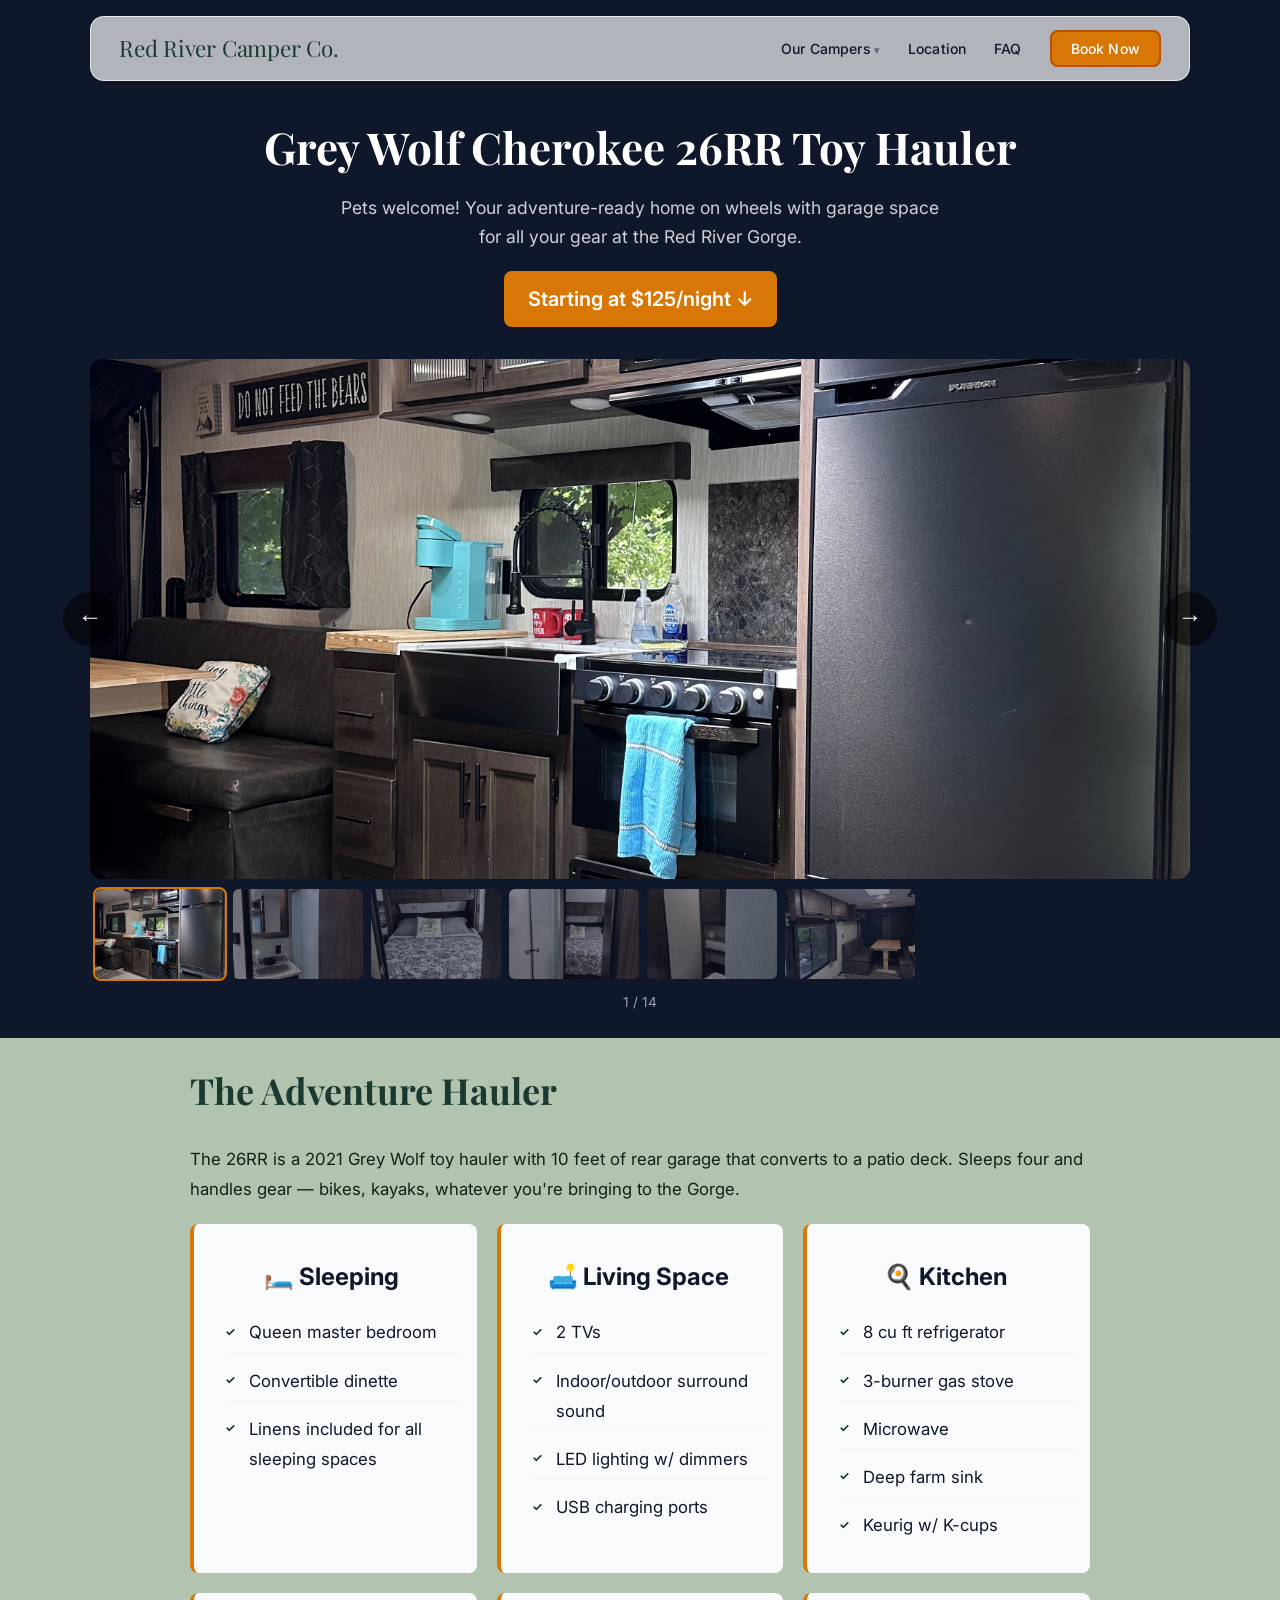
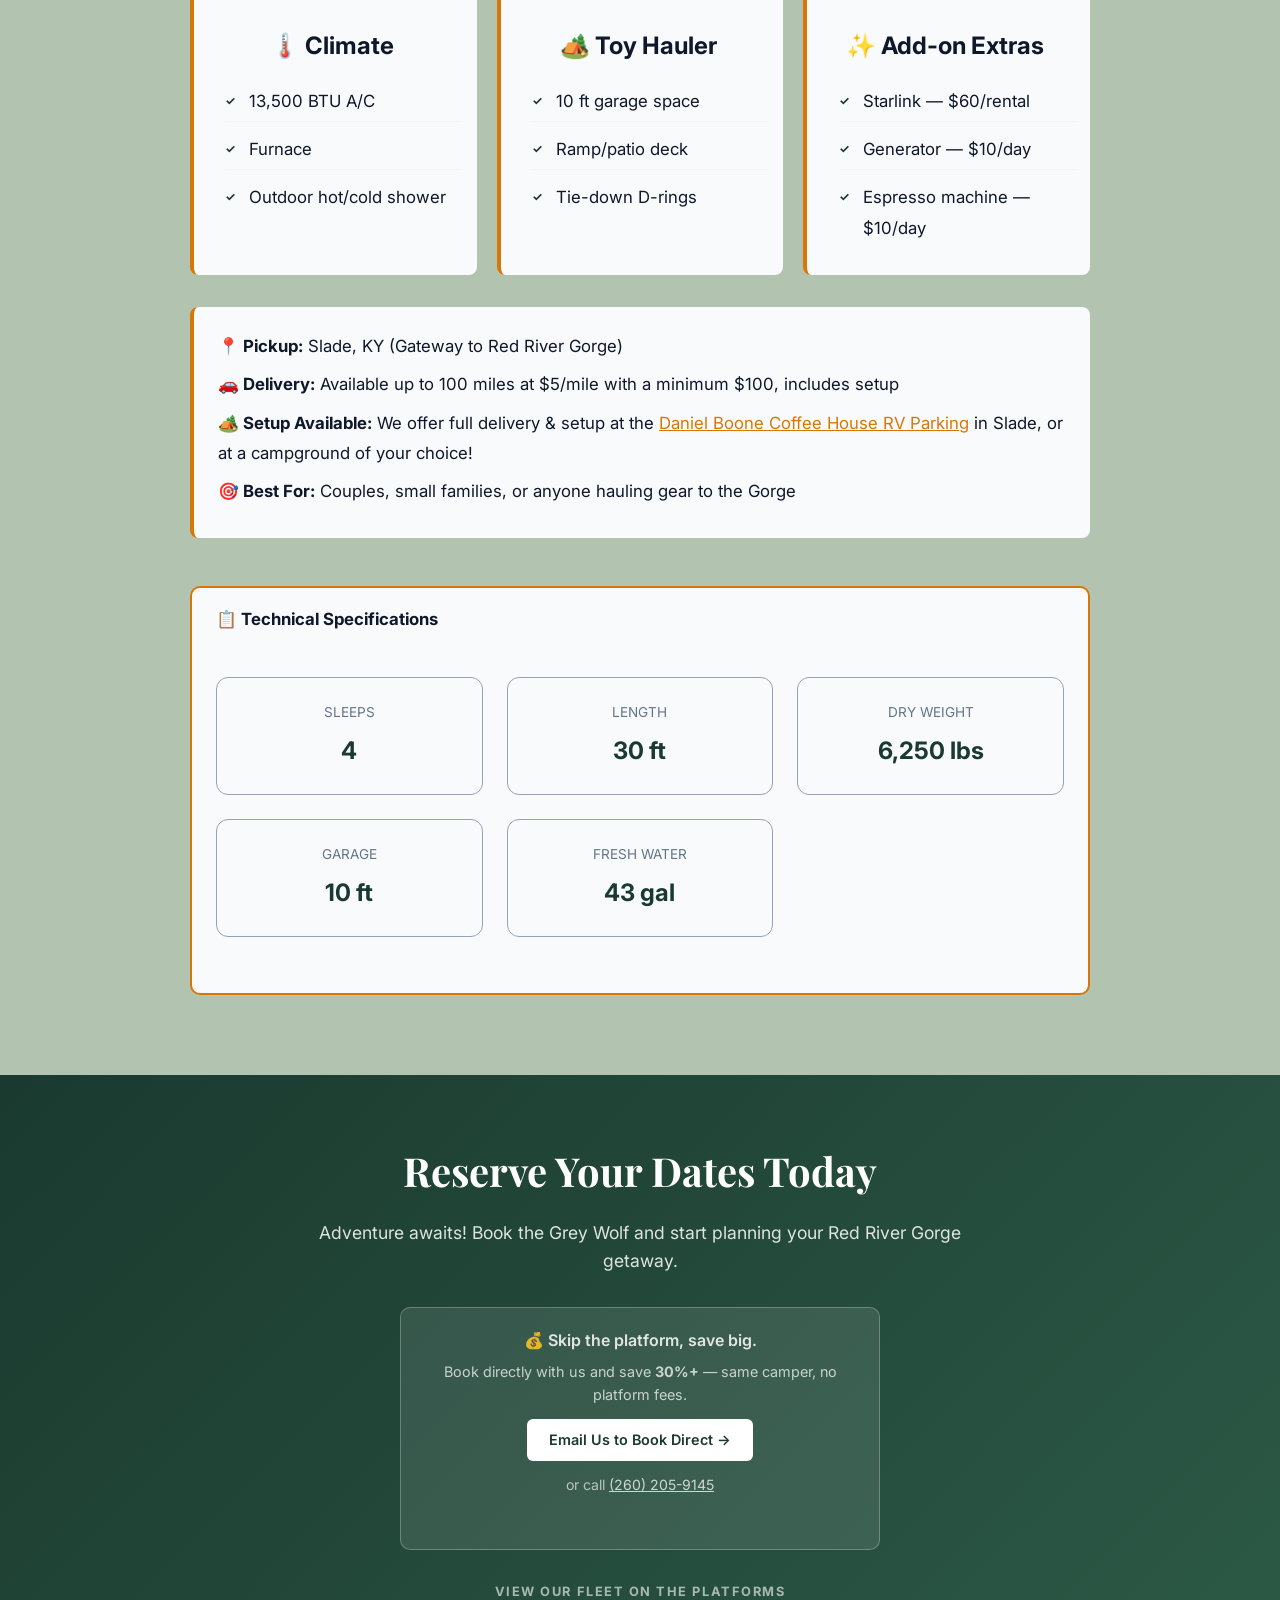
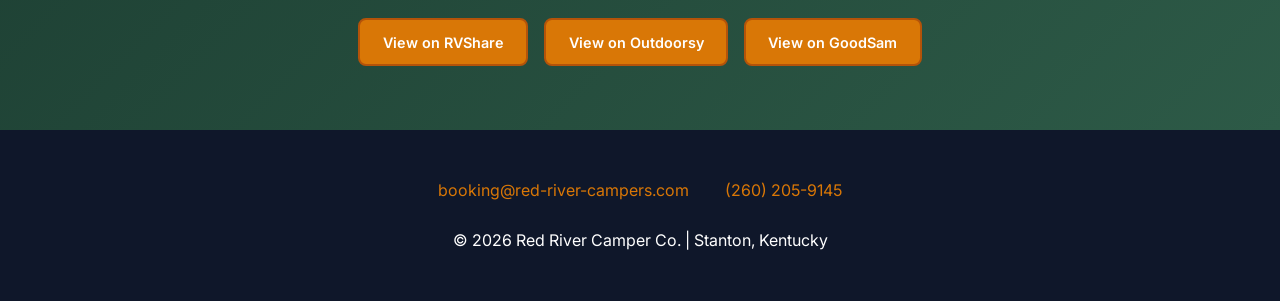
==== grey-wolf-26rr.html @ b266f3ed "updated information further" ====
<!DOCTYPE html>
<html lang="en">
<head>
    <meta charset="UTF-8">
    <meta name="viewport" content="width=device-width, initial-scale=1.0">
    <title>2021 Grey Wolf Cherokee 26RR | Red River Camper Co.</title>
    <link rel="icon" type="image/svg+xml" href="favicon.svg">
    <link rel="preconnect" href="https://fonts.googleapis.com">
    <link href="https://fonts.googleapis.com/css2?family=Inter:wght@400;500;600;700&family=Playfair+Display:wght@600&display=swap" rel="stylesheet">
    <link rel="stylesheet" href="css/shared.css">
    <style>
        .badge { background: #dc2626; }
        .description-section { padding-top: 1.5rem; }
    </style>
</head>
<body>

    <div class="lightbox" id="lightbox" onclick="closeLightboxOutside(event)">
        <button class="lightbox-close" onclick="closeLightbox()">×</button>
        <button class="lightbox-btn" onclick="lightboxPrev(event)">&#8592;</button>
        <div class="lightbox-inner">
            <img id="lightboxImg" src="" alt="Camper photo">
        </div>
        <button class="lightbox-btn" onclick="lightboxNext(event)">&#8594;</button>
        <div class="lightbox-counter" id="lightboxCounter"></div>
    </div>

    <nav>
        <a href="index.html" class="logo">Red River Camper Co.</a>
        <ul class="nav-links">
            <li class="nav-dropdown">
                <a href="index.html#campers">Our Campers</a>
                <div class="dropdown-menu">
                    <a href="salem-26dbud.html">2025 Salem 26DBUD</a>
                    <a href="salem-32bhds.html">2025 Salem 32BHDS</a>
                    <a href="grey-wolf-26rr.html">2021 Grey Wolf Cherokee 26RR</a>
                </div>
            </li>
            <li><a href="index.html#location">Location</a></li>
            <li><a href="index.html#faq">FAQ</a></li>
            <li><a href="#booking" class="nav-cta">Book Now</a></li>
        </ul>
    </nav>

    <!-- ── PHOTO CAROUSEL ── -->
    <section class="carousel-section" style="padding-top: 7rem;">
        <div style="text-align: center; margin-bottom: 2rem;">
            <h1 style="font-family: 'Playfair Display', serif; font-size: 2.75rem; color: white; margin-bottom: 0.75rem;">Grey Wolf Cherokee 26RR Toy Hauler</h1>
            <p style="color: rgba(255,255,255,0.8); font-size: 1.1rem; max-width: 600px; margin: 0 auto 1.25rem;">Pets welcome! Your adventure-ready home on wheels with garage space for all your gear at the Red River Gorge.</p>
            <a href="#booking" class="price-tag" style="text-decoration: none; color: white; display: inline-block; transition: opacity 0.2s;">Starting at $125/night ↓</a>
        </div>
        <div class="carousel-wrapper">
            <button class="carousel-btn prev" onclick="carouselMove(-1)">&#8592;</button>
            <div class="carousel-track-container">
                <div class="carousel-track" id="carouselTrack">
                    <div class="carousel-slide" onclick="openLightbox(0)"><img src="camper_photos/26RR_Photos/IMG_0729.jpg"                              alt="Exterior"></div>
                    <div class="carousel-slide" onclick="openLightbox(1)"><img src="camper_photos/26RR_Photos/IMG_0730.jpg"                              alt="Exterior 2"></div>
                    <div class="carousel-slide" onclick="openLightbox(2)"><img src="camper_photos/26RR_Photos/IMG_0731.jpg"                              alt="Exterior 3"></div>
                    <div class="carousel-slide" onclick="openLightbox(3)"><img src="camper_photos/26RR_Photos/IMG_0733.jpg"                              alt="Exterior 4"></div>
                    <div class="carousel-slide" onclick="openLightbox(4)"><img src="camper_photos/26RR_Photos/IMG_0734.jpg"                              alt="Interior"></div>
                    <div class="carousel-slide" onclick="openLightbox(5)"><img src="camper_photos/26RR_Photos/IMG_0735.jpg"                              alt="Interior 2"></div>
                    <div class="carousel-slide" onclick="openLightbox(6)"><img src="camper_photos/26RR_Photos/IMG_0737.jpg"                              alt="Interior 3"></div>
                    <div class="carousel-slide" onclick="openLightbox(7)"><img src="camper_photos/26RR_Photos/IMG_2367.jpg"                              alt="Detail"></div>
                    <div class="carousel-slide" onclick="openLightbox(8)"><img src="camper_photos/26RR_Photos/IMG_5426.jpg"                              alt="Detail 2"></div>
                    <div class="carousel-slide" onclick="openLightbox(9)"><img src="camper_photos/26RR_Photos/IMG_5431.jpg"                              alt="Detail 3"></div>
                    <div class="carousel-slide" onclick="openLightbox(10)"><img src="camper_photos/26RR_Photos/IMG_8984.jpg"                             alt="Detail 4"></div>
                    <div class="carousel-slide" onclick="openLightbox(11)"><img src="camper_photos/26RR_Photos/IMG_9628.jpg"                             alt="Detail 5"></div>
                    <div class="carousel-slide" onclick="openLightbox(12)"><img src="camper_photos/26RR_Photos/5FD5A67B-6A06-46B5-96BA-1F54683C50F3.jpg" alt="Detail 6"></div>
                    <div class="carousel-slide" onclick="openLightbox(13)"><img src="camper_photos/26RR_Photos/D37E811A-FFB9-4325-B660-C9A26A65E956.jpg" alt="Detail 7"></div>
                </div>
            </div>
            <button class="carousel-btn next" onclick="carouselMove(1)">&#8594;</button>
            <div class="carousel-thumbs" id="carouselThumbs">
                <img class="carousel-thumb active" src="camper_photos/26RR_Photos/IMG_0729.jpg"                              onclick="carouselGoTo(0)"  alt="">
                <img class="carousel-thumb"        src="camper_photos/26RR_Photos/IMG_0730.jpg"                              onclick="carouselGoTo(1)"  alt="">
                <img class="carousel-thumb"        src="camper_photos/26RR_Photos/IMG_0731.jpg"                              onclick="carouselGoTo(2)"  alt="">
                <img class="carousel-thumb"        src="camper_photos/26RR_Photos/IMG_0733.jpg"                              onclick="carouselGoTo(3)"  alt="">
                <img class="carousel-thumb"        src="camper_photos/26RR_Photos/IMG_0734.jpg"                              onclick="carouselGoTo(4)"  alt="">
                <img class="carousel-thumb"        src="camper_photos/26RR_Photos/IMG_0735.jpg"                              onclick="carouselGoTo(5)"  alt="">
                <img class="carousel-thumb"        src="camper_photos/26RR_Photos/IMG_0737.jpg"                              onclick="carouselGoTo(6)"  alt="">
                <img class="carousel-thumb"        src="camper_photos/26RR_Photos/IMG_2367.jpg"                              onclick="carouselGoTo(7)"  alt="">
                <img class="carousel-thumb"        src="camper_photos/26RR_Photos/IMG_5426.jpg"                              onclick="carouselGoTo(8)"  alt="">
                <img class="carousel-thumb"        src="camper_photos/26RR_Photos/IMG_5431.jpg"                              onclick="carouselGoTo(9)"  alt="">
                <img class="carousel-thumb"        src="camper_photos/26RR_Photos/IMG_8984.jpg"                              onclick="carouselGoTo(10)" alt="">
                <img class="carousel-thumb"        src="camper_photos/26RR_Photos/IMG_9628.jpg"                              onclick="carouselGoTo(11)" alt="">
                <img class="carousel-thumb"        src="camper_photos/26RR_Photos/5FD5A67B-6A06-46B5-96BA-1F54683C50F3.jpg" onclick="carouselGoTo(12)" alt="">
                <img class="carousel-thumb"        src="camper_photos/26RR_Photos/D37E811A-FFB9-4325-B660-C9A26A65E956.jpg" onclick="carouselGoTo(13)" alt="">
            </div>
            <div class="carousel-counter" id="carouselCounter">1 / 14</div>
        </div>
    </section>

    <section class="description-section">
        <div class="container">
            <div class="description-content">
                <h2>The Adventure Hauler</h2>
                <p>The 26RR is a 2021 Grey Wolf toy hauler with 10 feet of rear garage that converts to a patio deck. Sleeps four and handles gear — bikes, kayaks, whatever you're bringing to the Gorge.</p>

                <div class="feature-cards">
                    <div class="feature-card">
                        <h3>🛏️ Sleeping</h3>
                        <ul>
                            <li>Queen master bedroom</li>
                            <li>Convertible dinette</li>
                            <li>Linens included for all sleeping spaces</li>
                        </ul>
                    </div>
                    <div class="feature-card">
                        <h3>🛋️ Living Space</h3>
                        <ul>
                            <li>2 TVs</li>
                            <li>Indoor/outdoor surround sound</li>
                            <li>LED lighting w/ dimmers</li>
                            <li>USB charging ports</li>
                        </ul>
                    </div>
                    <div class="feature-card">
                        <h3>🍳 Kitchen</h3>
                        <ul>
                            <li>8 cu ft refrigerator</li>
                            <li>3-burner gas stove</li>
                            <li>Microwave</li>
                            <li>Deep farm sink</li>
                            <li>Keurig w/ K-cups</li>
                        </ul>
                    </div>
                    <div class="feature-card">
                        <h3>🌡️ Climate</h3>
                        <ul>
                            <li>13,500 BTU A/C</li>
                            <li>Furnace</li>
                            <li>Outdoor hot/cold shower</li>
                        </ul>
                    </div>
                    <div class="feature-card">
                        <h3>🏕️ Toy Hauler</h3>
                        <ul>
                            <li>10 ft garage space</li>
                            <li>Ramp/patio deck</li>
                            <li>Tie-down D-rings</li>
                        </ul>
                    </div>
                    <div class="feature-card">
                        <h3>✨ Add-on Extras</h3>
                        <ul>
                            <li>Starlink — $60/rental</li>
                            <li>Generator — $10/day</li>
                            <li>Espresso machine — $10/day</li>
                        </ul>
                    </div>
                </div>

                <div class="highlight-box">
                    <p><strong>📍 Pickup:</strong> Slade, KY (Gateway to Red River Gorge)</p>
                    <p><strong>🚗 Delivery:</strong> Available up to 100 miles at $5/mile with a minimum $100, includes setup</p>
                    <p><strong>🏕️ Setup Available:</strong> We offer full delivery &amp; setup at the <a href="https://www.danielboonecoffeeshop.com/" target="_blank" rel="noopener" style="color: var(--accent); text-decoration: underline;">Daniel Boone Coffee House RV Parking</a> in Slade, or at a campground of your choice!</p>
                    <p><strong>🎯 Best For:</strong> Couples, small families, or anyone hauling gear to the Gorge</p>
                </div>

                <div class="tech-details-wrapper">
                    <h3 style="font-family:'Inter',sans-serif; font-size:1.05rem; font-weight:700; color:var(--dark); padding:1.1rem 1.5rem 0.75rem; margin:0;">📋 Technical Specifications</h3>
                    <div class="specs-grid" style="padding: 0 1.5rem 1.5rem;">
                        <div class="spec-card"><div class="label">Sleeps</div><div class="value">4</div></div>
                        <div class="spec-card"><div class="label">Length</div><div class="value">30 ft</div></div>
                        <div class="spec-card"><div class="label">Dry Weight</div><div class="value">6,250 lbs</div></div>
                        <div class="spec-card"><div class="label">Garage</div><div class="value">10 ft</div></div>
                        <div class="spec-card"><div class="label">Fresh Water</div><div class="value">43 gal</div></div>
                    </div>
                </div>
            </div>
        </div>
    </section>

    <section id="booking" class="booking-section">
        <div class="container">
            <div class="booking-cta">
                <h2>Reserve Your Dates Today</h2>
                <p>Adventure awaits! Book the Grey Wolf and start planning your Red River Gorge getaway.</p>
<div style="margin-top: 2rem; background: rgba(255,255,255,0.1); border: 1px solid rgba(255,255,255,0.25); border-radius: 10px; padding: 1.25rem 1.75rem; max-width: 480px; margin-left: auto; margin-right: auto;">
                    <p style="font-size: 1rem; font-weight: 600; margin-bottom: 0.4rem;">💰 Skip the platform, save big.</p>
                    <p style="font-size: 0.9rem; opacity: 0.85; margin-bottom: 0.75rem;">Book directly with us and save <strong>30%+</strong> — same camper, no platform fees.</p>
                    <a href="mailto:booking@red-river-campers.com" style="display: inline-block; background: white; color: var(--primary); font-weight: 600; font-size: 0.9rem; padding: 0.6rem 1.4rem; border-radius: 6px; text-decoration: none; transition: opacity 0.2s;">Email Us to Book Direct →</a>
                    <p style="margin-top: 0.85rem; font-size: 0.88rem; opacity: 0.75;">or call <a href="tel:+12602059145" style="color: white; text-decoration: underline;">(260) 205-9145</a></p>
                </div>
                <div class="platform-links-wrapper">
                    <span class="platform-links-label">View our Fleet on the platforms</span>
                    <div class="platform-links">
                        <a href="https://rvshare.com/rvs/details/1743822" target="_blank" class="platform-btn">View on RVShare</a>
                        <a href="https://www.outdoorsy.com/pro/4970674" target="_blank" class="platform-btn">View on Outdoorsy</a>
                        <a href="#" target="_blank" class="platform-btn">View on GoodSam</a>
                    </div>
                </div>
            </div>
        </div>
    </section>

    <footer>
        <div class="contact-info">
            <a href="mailto:booking@red-river-campers.com">booking@red-river-campers.com</a>
            <a href="tel:+12602059145">(260) 205-9145</a>
        </div>
        <p>© 2026 Red River Camper Co. | Stanton, Kentucky</p>
    </footer>

    <script src="js/carousel.js"></script>
</body>
</html>
---- css/shared.css ----
/* ── RESET & VARIABLES ── */
* { margin: 0; padding: 0; box-sizing: border-box; }
:root {
    --primary: #1a3a2f;
    --accent:  #d97706;
    --light:   #f8fafc;
    --dark:    #0f172a;
    --gray:    #64748b;
}
body { font-family: 'Inter', sans-serif; color: var(--dark); line-height: 1.6; }

/* ── NAVIGATION ── */
nav {
    position: fixed;
    top: 1rem;
    left: 50%;
    transform: translateX(-50%);
    width: calc(100% - 3rem);
    max-width: 1100px;
    background: rgba(255, 255, 255, 0.68);
    backdrop-filter: blur(14px);
    -webkit-backdrop-filter: blur(14px);
    padding: 0.85rem 1.75rem;
    display: flex;
    justify-content: space-between;
    align-items: center;
    border-radius: 14px;
    border: 1px solid rgba(255, 255, 255, 0.7);
    box-shadow: 0 4px 20px rgba(0,0,0,0.10), 0 1px 4px rgba(0,0,0,0.06);
    z-index: 100;
}
.logo { font-family: 'Playfair Display', serif; font-size: 1.4rem; color: var(--primary); text-decoration: none; letter-spacing: -0.01em; }
.nav-links { display: flex; gap: 1.75rem; list-style: none; align-items: center; }
.nav-links a { text-decoration: none; color: var(--dark); font-weight: 500; font-size: 0.875rem; letter-spacing: 0.01em; transition: color 0.15s; }
.nav-links a:hover { color: var(--accent); }
.nav-cta { background: var(--accent); color: white !important; padding: 0.5rem 1.2rem; border-radius: 8px; font-weight: 600; transition: background 0.2s !important; border: 2px solid #b45309; }
.nav-cta:hover { background: #b45309 !important; color: white !important; }

/* Dropdown */
.nav-dropdown { position: relative; }
.nav-dropdown > a::after { content: " ▾"; font-size: 0.7rem; opacity: 0.5; }
.nav-dropdown::after { content: ""; position: absolute; top: 100%; left: 0; width: 100%; height: 12px; }
.dropdown-menu {
    display: none; position: absolute; top: calc(100% + 12px); left: 50%;
    transform: translateX(-50%);
    background: rgba(255,255,255,0.96);
    backdrop-filter: blur(12px);
    -webkit-backdrop-filter: blur(12px);
    border-radius: 10px;
    box-shadow: 0 8px 28px rgba(0,0,0,0.13);
    border: 1px solid rgba(0,0,0,0.07);
    min-width: 230px; padding: 0.4rem 0; z-index: 200;
}
.dropdown-menu::before { content: ""; position: absolute; top: -6px; left: 50%; transform: translateX(-50%); border-left: 6px solid transparent; border-right: 6px solid transparent; border-bottom: 6px solid rgba(255,255,255,0.96); }
.dropdown-menu a { display: block; padding: 0.65rem 1.25rem; color: var(--dark) !important; font-size: 0.875rem; font-weight: 500; white-space: nowrap; transition: background 0.15s, color 0.15s; }
.dropdown-menu a:hover { background: var(--light); color: var(--accent) !important; }
.nav-dropdown:hover .dropdown-menu { display: block; }

/* ── COMMON LAYOUT ── */
section { padding: 4rem 2rem; }
.container { max-width: 1200px; margin: 0 auto; }
.section-title { font-family: 'Playfair Display', serif; font-size: 2rem; margin-bottom: 1.5rem; color: var(--primary); }
.section-subtitle { text-align: center; color: #0f2218; font-size: 1.1rem; margin-bottom: 3rem; max-width: 700px; margin-left: auto; margin-right: auto; }

/* ── COMMON ELEMENTS ── */
.price-tag { background: var(--accent); display: inline-block; padding: 0.75rem 1.5rem; border-radius: 8px; font-size: 1.25rem; font-weight: 600; }
.badge { color: white; padding: 0.5rem 1rem; border-radius: 20px; font-size: 0.85rem; font-weight: 600; display: inline-block; margin-bottom: 1rem; }

/* ── PHOTO CAROUSEL ── */
.carousel-section { background: var(--dark); padding: 3rem 2rem 1.5rem; }
.carousel-wrapper { position: relative; max-width: 1100px; margin: 0 auto; }
.carousel-track-container { overflow: hidden; border-radius: 12px; cursor: grab; user-select: none; }
.carousel-track-container.dragging { cursor: grabbing; }
.carousel-track { display: flex; transition: transform 0.4s ease; }
.carousel-slide { min-width: 100%; cursor: grab; }
.carousel-slide img { width: 100%; height: 520px; object-fit: cover; display: block; pointer-events: none; -webkit-user-drag: none; }
.carousel-thumbs {
    display: flex; gap: 0.5rem; margin-top: 0;
    overflow-x: auto; padding: 10px 5px 0.5rem 5px;
    scrollbar-width: thin; scrollbar-color: var(--accent) #333;
    cursor: grab; user-select: none;
}
.carousel-thumbs::-webkit-scrollbar { height: 4px; }
.carousel-thumbs::-webkit-scrollbar-thumb { background: var(--accent); border-radius: 2px; }
.carousel-thumb {
    min-width: 130px; height: 90px; object-fit: cover; border-radius: 6px;
    cursor: pointer; opacity: 0.5; transition: opacity 0.2s, outline 0.2s;
    outline: 2px solid transparent; -webkit-user-drag: none; user-select: none;
}
.carousel-thumb.active { opacity: 1; outline: 2px solid var(--accent); }
.carousel-btn {
    position: absolute; top: 260px; transform: translateY(-50%);
    background: rgba(0,0,0,0.55); color: white; border: none;
    width: 54px; height: 54px; border-radius: 50%; font-size: 1.5rem;
    cursor: pointer; display: flex; align-items: center; justify-content: center;
    padding-bottom: 3px; transition: background 0.2s; z-index: 5;
}
.carousel-btn:hover { background: var(--accent); }
.carousel-btn.prev { left: -27px; }
.carousel-btn.next { right: -27px; }
.carousel-counter { text-align: center; color: #94a3b8; font-size: 0.85rem; margin-top: 0.35rem; }

/* ── LIGHTBOX ── */
.lightbox {
    display: none; position: fixed; inset: 0;
    background: rgba(0,0,0,0.92); z-index: 1000;
    align-items: center; justify-content: center;
}
.lightbox.open { display: flex; }
.lightbox-inner { position: relative; max-width: 92vw; max-height: 92vh; display: flex; align-items: center; justify-content: center; }
.lightbox-inner img { max-width: 88vw; max-height: 88vh; object-fit: contain; border-radius: 8px; box-shadow: 0 0 60px rgba(0,0,0,0.6); }
.lightbox-close { position: fixed; top: 1.25rem; right: 1.5rem; background: none; border: none; color: white; font-size: 2.5rem; cursor: pointer; line-height: 1; opacity: 0.8; }
.lightbox-close:hover { opacity: 1; color: var(--accent); }
.lightbox-btn {
    background: rgba(255,255,255,0.12); border: none; color: white;
    width: 50px; height: 50px; border-radius: 50%; font-size: 1.4rem;
    cursor: pointer; display: flex; align-items: center; justify-content: center;
    margin: 0 1rem; flex-shrink: 0; transition: background 0.2s;
}
.lightbox-btn:hover { background: var(--accent); }
.lightbox-counter { position: fixed; bottom: 1.5rem; left: 50%; transform: translateX(-50%); color: rgba(255,255,255,0.7); font-size: 0.9rem; }

/* ── DESCRIPTION ── */
.description-section { background: #b2c4b0; padding-top: 1.5rem; }

/* ── FEATURE CARDS ── */
.feature-cards {
    display: grid;
    grid-template-columns: repeat(auto-fit, minmax(260px, 1fr));
    gap: 1.25rem;
    margin: 0.5rem 0 2rem;
}
.feature-card {
    background: var(--light);
    border-radius: 8px;
    padding: 0.15rem 0.9rem 0.25rem 0.45rem;
    border-left: 4px solid var(--accent);
}
.feature-card h3 {
    font-family: 'Inter', sans-serif;
    font-size: 1.2rem;
    font-weight: 700;
    color: var(--dark);
    margin: 0.2rem 0 0.5rem;
    text-align: center;
}
.feature-card ul { list-style: none; margin: 0 0 0 -15px; padding: 0; }
.feature-card li {
    font-size: 1rem;
    color: var(--dark);
    padding: 0.28rem 0 0.28rem 1.5rem;
    position: relative;
    border-bottom: 1px solid #f1f5f9;
}
.feature-card li:last-child { border-bottom: none; }
.feature-card li::before {
    content: "✓";
    position: absolute;
    left: 0;
    color: var(--primary);
    font-size: 0.75rem;
    font-weight: 700;
    top: 0.5rem;
}

/* ── TECH DETAILS WRAPPER ── */
.tech-details-wrapper {
    margin: 3rem 0 1rem;
    border: 2px solid var(--accent);
    border-radius: 10px;
    background: var(--light);
    overflow: hidden;
}
.tech-details-wrapper .spec-card { border: 1px solid #94a3b8; }
.description-content { max-width: 900px; margin: 0 auto; }
.description-content h2 { font-family: 'Playfair Display', serif; font-size: 2.25rem; color: var(--primary); margin-bottom: 1.5rem; }
.description-content h3 { font-size: 1.5rem; color: var(--dark); margin: 2rem 0 1rem; }
.description-content p { color: #0f2218; font-size: 1.05rem; line-height: 1.8; margin-bottom: 1.25rem; }
.description-content ul { margin: 1rem 0 1.5rem 1.5rem; }
.description-content li { color: var(--dark); font-size: 1.05rem; line-height: 1.8; margin-bottom: 0.5rem; }
.highlight-box { background: var(--light); border-left: 4px solid var(--accent); padding: 1.5rem; margin: 2rem 0; border-radius: 8px; }
.highlight-box p { color: var(--dark); margin-bottom: 0.5rem; }

/* ── TECH DETAILS ── */
.tech-details-toggle {
    background: var(--light); border: 2px solid var(--accent); padding: 1.25rem 1.5rem;
    border-radius: 8px; cursor: pointer; display: flex; justify-content: space-between;
    align-items: center; margin: 3rem 0 1rem; transition: background 0.3s;
}
.tech-details-toggle:hover { background: #e8f0fe; }
.tech-details-toggle h3 { margin: 0; color: var(--primary); font-size: 1.3rem; }
.toggle-icon { font-size: 1.5rem; color: var(--accent); transition: transform 0.3s; }
.toggle-icon.open { transform: rotate(180deg); }
.tech-details-content { max-height: 0; overflow: hidden; transition: max-height 0.4s ease-out; }
.tech-details-content.open { max-height: 2000px; }
.specs-grid { display: grid; grid-template-columns: repeat(auto-fit, minmax(200px, 1fr)); gap: 1.5rem; margin: 2rem 0; }
.spec-card { background: var(--light); padding: 1.5rem; border-radius: 12px; text-align: center; border: 1px solid #e2e8f0; }
.spec-card .label { color: var(--gray); font-size: 0.85rem; margin-bottom: 0.5rem; text-transform: uppercase; }
.spec-card .value { font-size: 1.5rem; font-weight: 700; color: var(--primary); }
.features-grid { display: grid; grid-template-columns: repeat(auto-fit, minmax(280px, 1fr)); gap: 2rem; margin-top: 2rem; }
.feature-category h4 { font-size: 1.1rem; margin-bottom: 1rem; color: var(--dark); border-bottom: 2px solid var(--accent); padding-bottom: 0.5rem; }
.feature-category ul { list-style: none; margin: 0; }
.feature-category li { padding: 0.5rem 0; color: var(--gray); display: flex; align-items: center; gap: 0.5rem; }
.feature-category li::before { content: "✓"; color: var(--accent); font-weight: bold; }

/* ── BOOKING ── */
.booking-section { background: linear-gradient(135deg, var(--primary) 0%, #2d5a47 100%); color: white; }
.booking-cta { text-align: center; max-width: 650px; margin: 0 auto; }
.booking-cta h2 { font-family: 'Playfair Display', serif; font-size: 2.5rem; margin-bottom: 1rem; color: white; }
.booking-cta p { color: rgba(255,255,255,0.85); font-size: 1.1rem; margin-bottom: 2rem; }
.book-btn { display: inline-block; background: var(--accent); color: white; padding: 1.25rem 3rem; border-radius: 8px; text-decoration: none; font-weight: 600; font-size: 1.2rem; margin-bottom: 1rem; transition: background 0.2s; }
.book-btn:hover { background: #b45309; }

/* ── PLATFORM LINKS ── */
.platform-links-wrapper { margin-top: 2rem; text-align: center; }
.platform-links-label {
    display: block;
    font-size: 0.8rem;
    font-weight: 700;
    letter-spacing: 0.12em;
    text-transform: uppercase;
    opacity: 0.6;
    margin-bottom: 1rem;
    color: white;
}
.platform-links { display: flex; justify-content: center; gap: 1rem; flex-wrap: wrap; }
.platform-btn {
    display: inline-block;
    background: var(--accent);
    color: white;
    padding: 0.65rem 1.4rem;
    border-radius: 8px;
    border: 2px solid #b45309;
    text-decoration: none;
    font-weight: 600;
    font-size: 0.9rem;
    transition: background 0.2s;
}
.platform-btn:hover { background: #b45309; color: white; }

/* ── FOOTER ── */
footer { background: var(--dark); color: white; padding: 3rem 2rem; text-align: center; }
footer a { color: var(--accent); text-decoration: none; }
.contact-info { margin-bottom: 1.5rem; }
.contact-info a { margin: 0 1rem; }

/* ── RESPONSIVE ── */
@media (max-width: 768px) {
    .nav-links { display: none; }
    .specs-grid { grid-template-columns: repeat(2, 1fr); }
    .features-grid { grid-template-columns: 1fr; }
    .carousel-slide img { height: 260px; }
    .carousel-btn.prev { left: 4px; }
    .carousel-btn.next { right: 4px; }
}
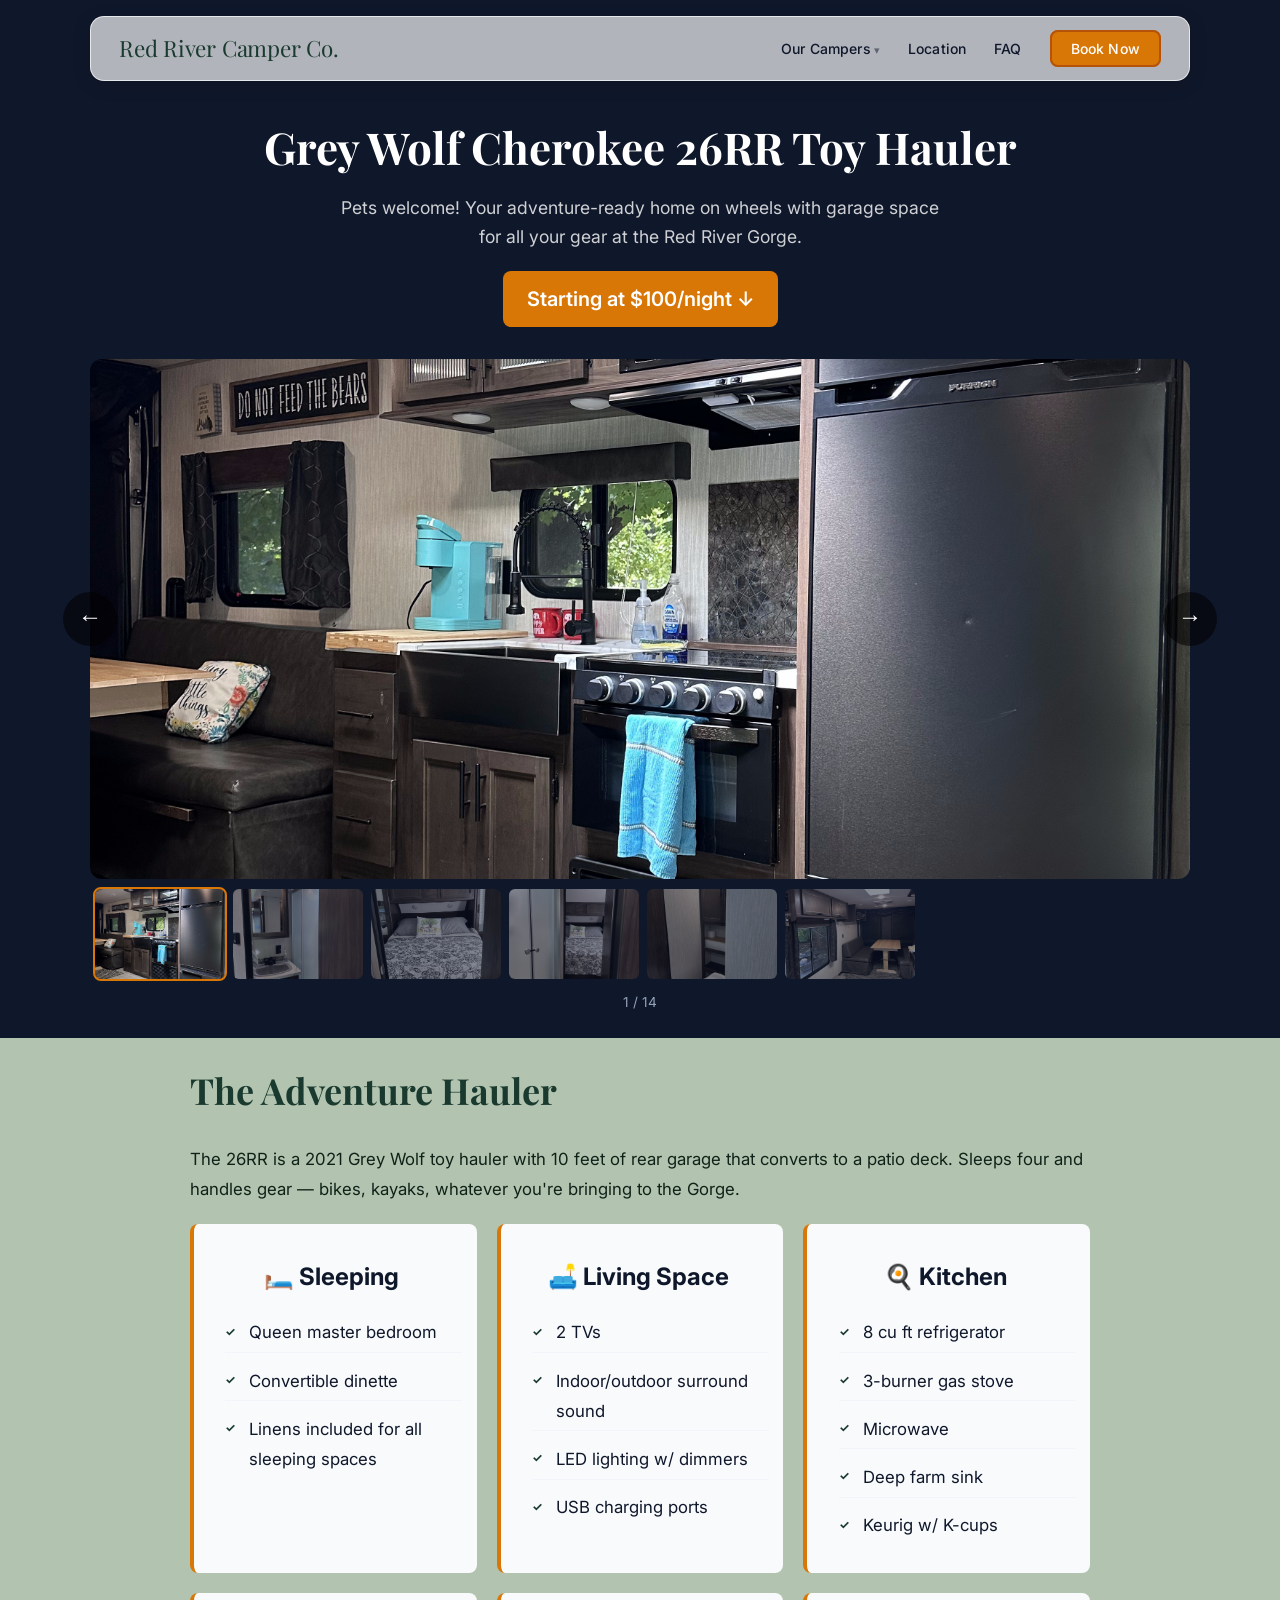
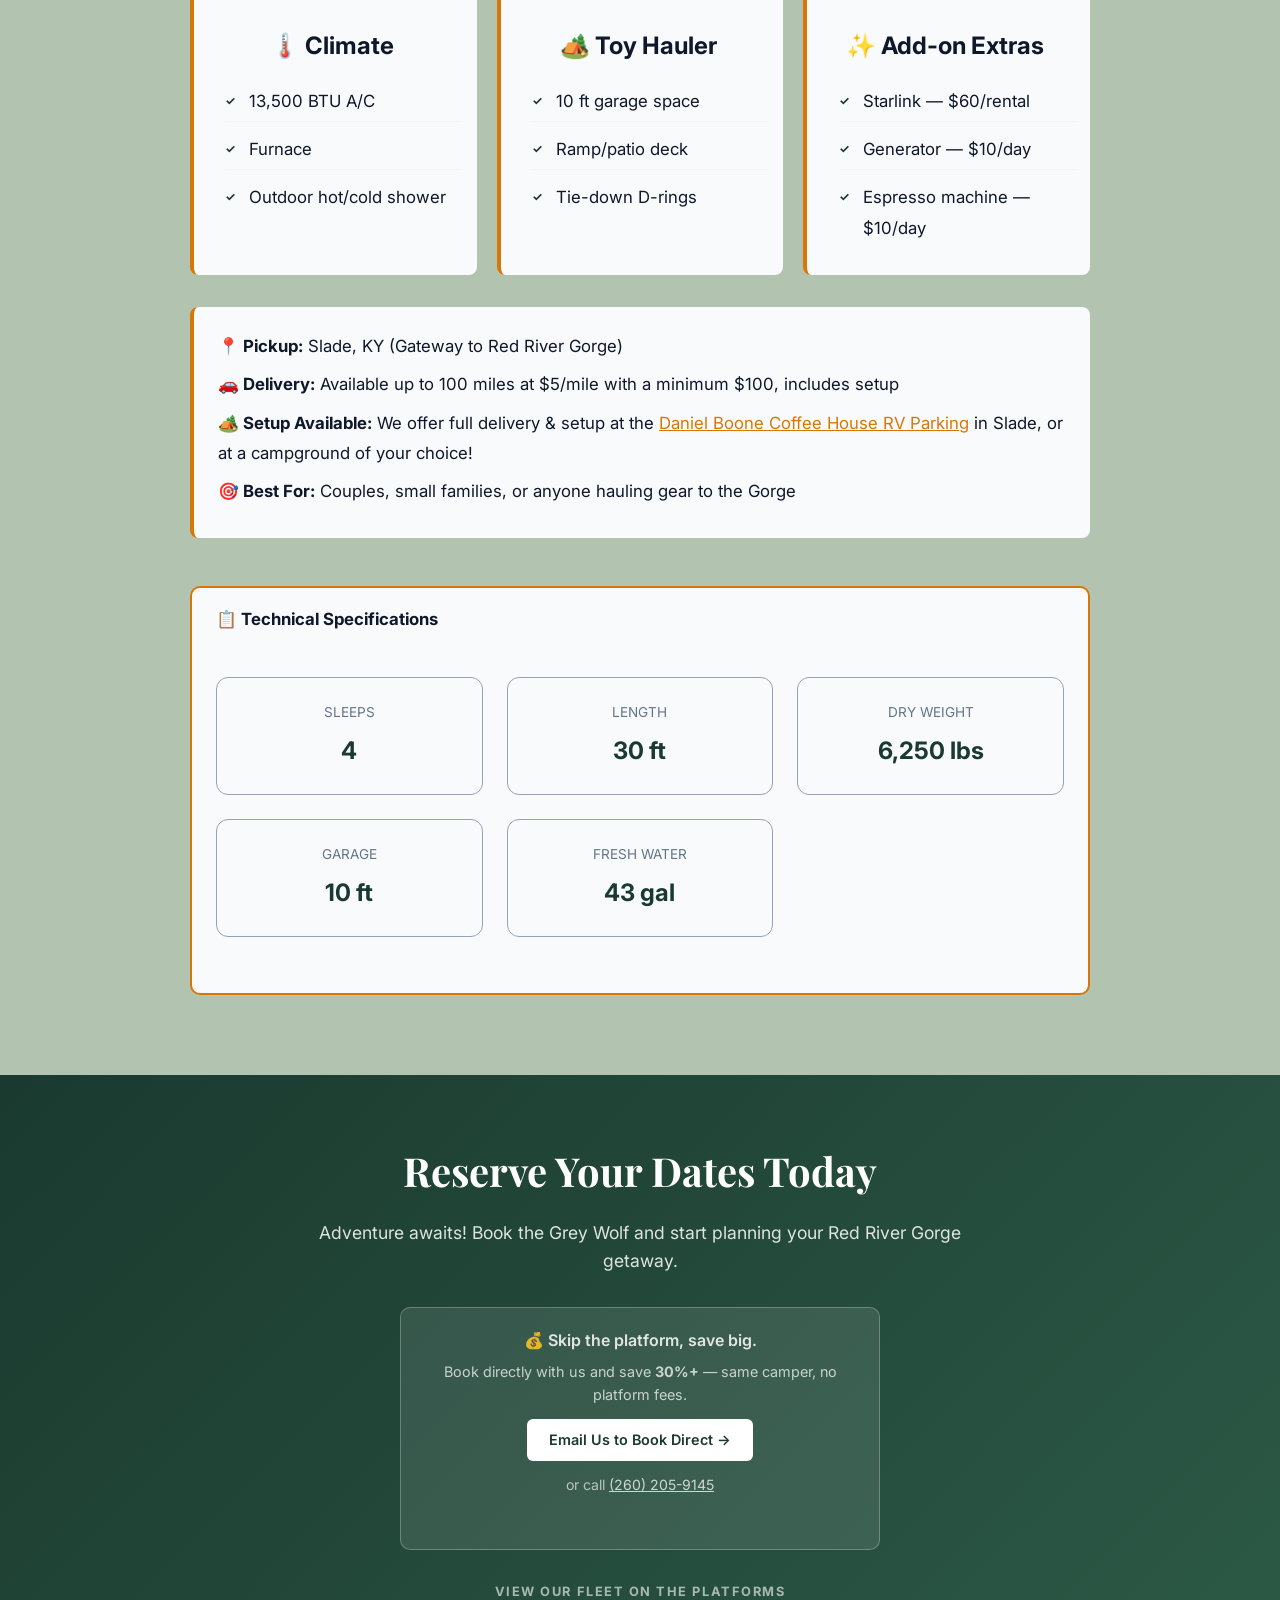
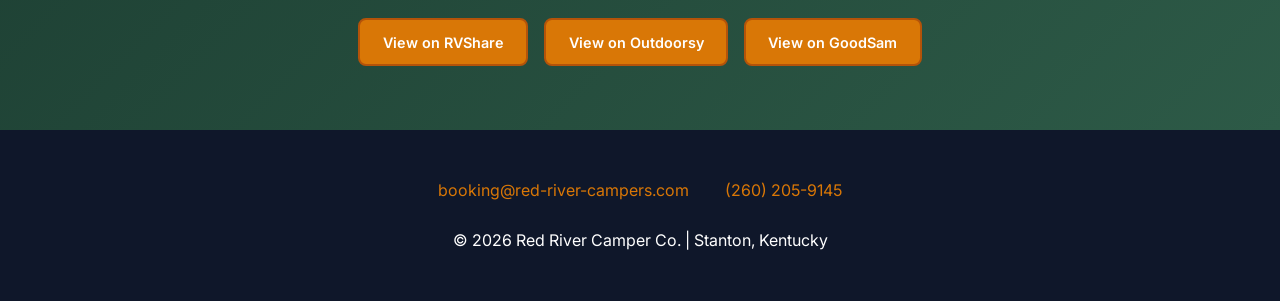
==== commit 702f9ec4: "updated cards to be prettyier" ====
--- a/grey-wolf-26rr.html
+++ b/grey-wolf-26rr.html
@@ -47,7 +47,7 @@
         <div style="text-align: center; margin-bottom: 2rem;">
             <h1 style="font-family: 'Playfair Display', serif; font-size: 2.75rem; color: white; margin-bottom: 0.75rem;">Grey Wolf Cherokee 26RR Toy Hauler</h1>
             <p style="color: rgba(255,255,255,0.8); font-size: 1.1rem; max-width: 600px; margin: 0 auto 1.25rem;">Pets welcome! Your adventure-ready home on wheels with garage space for all your gear at the Red River Gorge.</p>
-            <a href="#booking" class="price-tag" style="text-decoration: none; color: white; display: inline-block; transition: opacity 0.2s;">Starting at $125/night ↓</a>
+            <a href="#booking" class="price-tag" style="text-decoration: none; color: white; display: inline-block; transition: opacity 0.2s;">Starting at $100/night ↓</a>
         </div>
         <div class="carousel-wrapper">
             <button class="carousel-btn prev" onclick="carouselMove(-1)">&#8592;</button>
--- a/css/shared.css
+++ b/css/shared.css
@@ -211,6 +211,20 @@
 .book-btn { display: inline-block; background: var(--accent); color: white; padding: 1.25rem 3rem; border-radius: 8px; text-decoration: none; font-weight: 600; font-size: 1.2rem; margin-bottom: 1rem; transition: background 0.2s; }
 .book-btn:hover { background: #b45309; }
 
+/* ── CARD PRICE TAG ── */
+.card-price-tag {
+    background: var(--accent);
+    color: white;
+    font-size: 0.72rem;
+    font-weight: 600;
+    padding: 0.15rem 0.55rem;
+    border-radius: 20px;
+    vertical-align: middle;
+    margin-left: 0.4rem;
+    white-space: nowrap;
+    border: 1px solid #b45309;
+}
+
 /* ── PLATFORM LINKS ── */
 .platform-links-wrapper { margin-top: 2rem; text-align: center; }
 .platform-links-label {
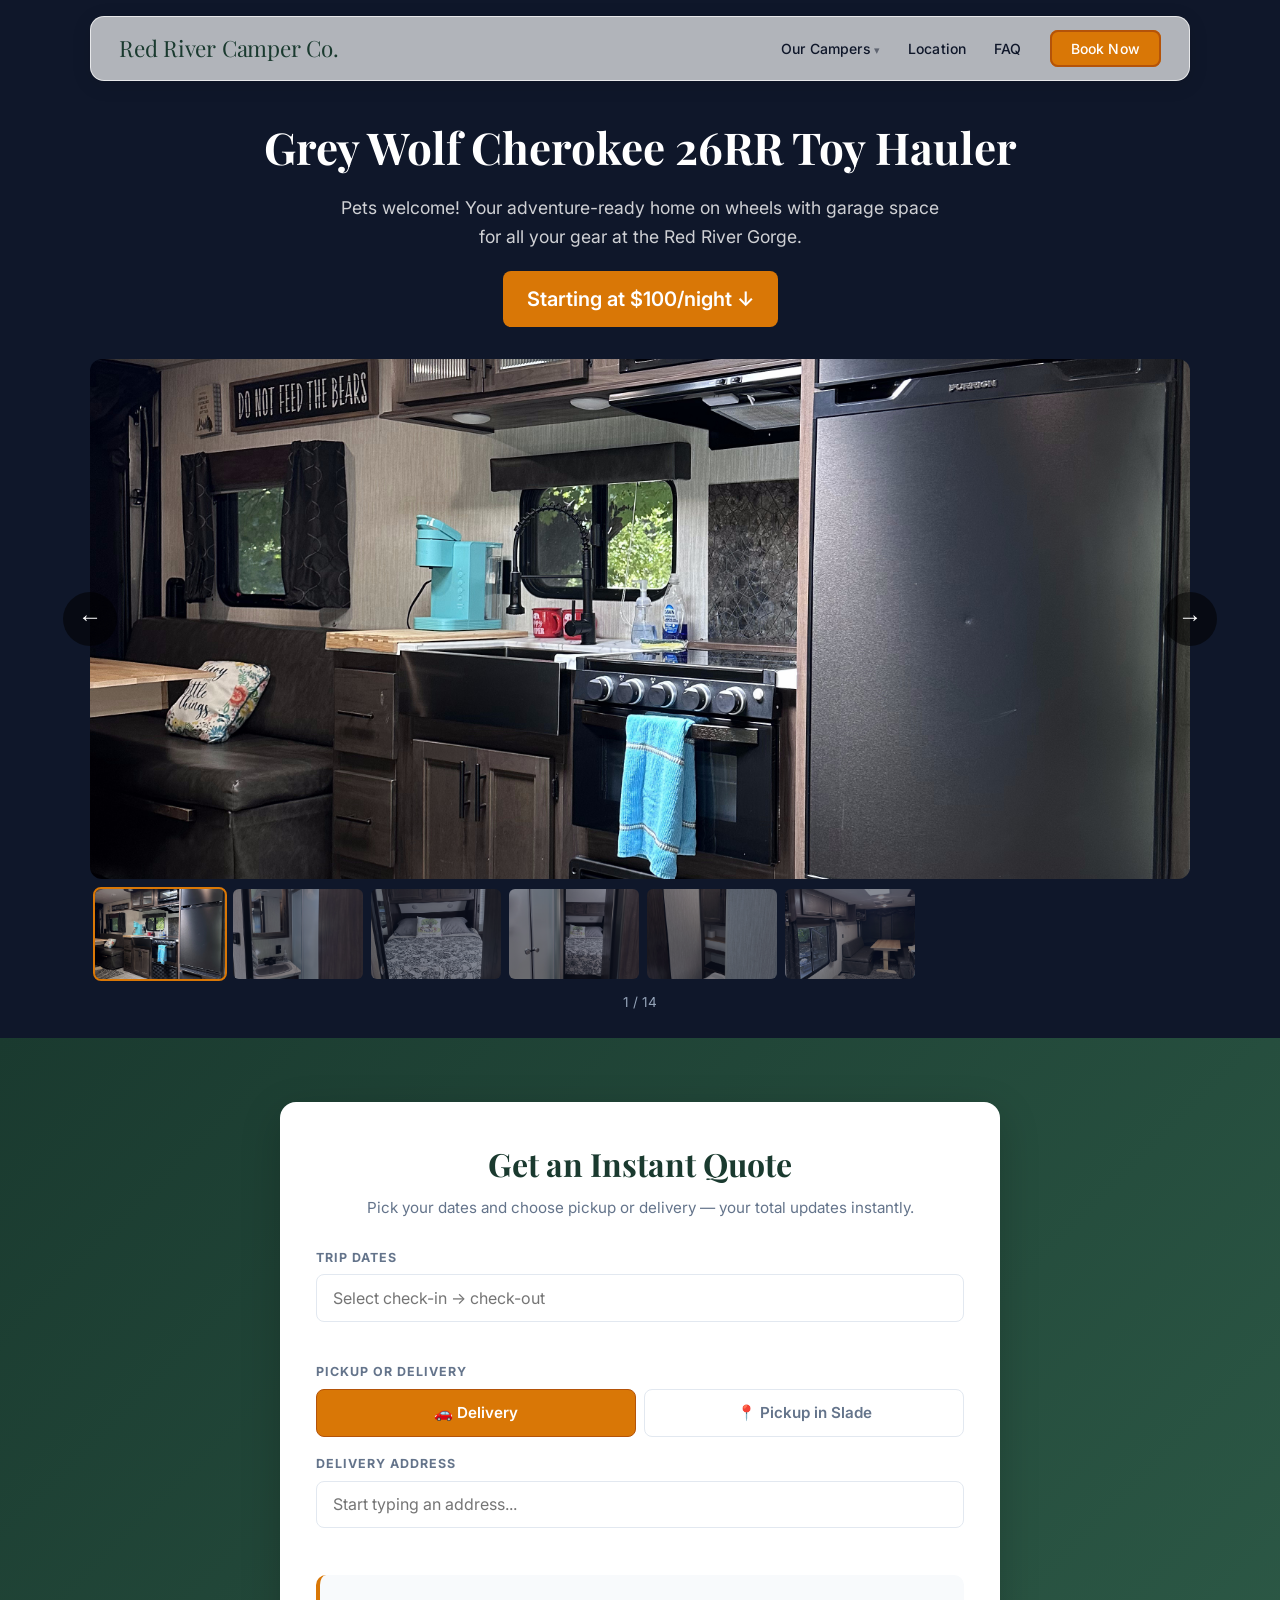
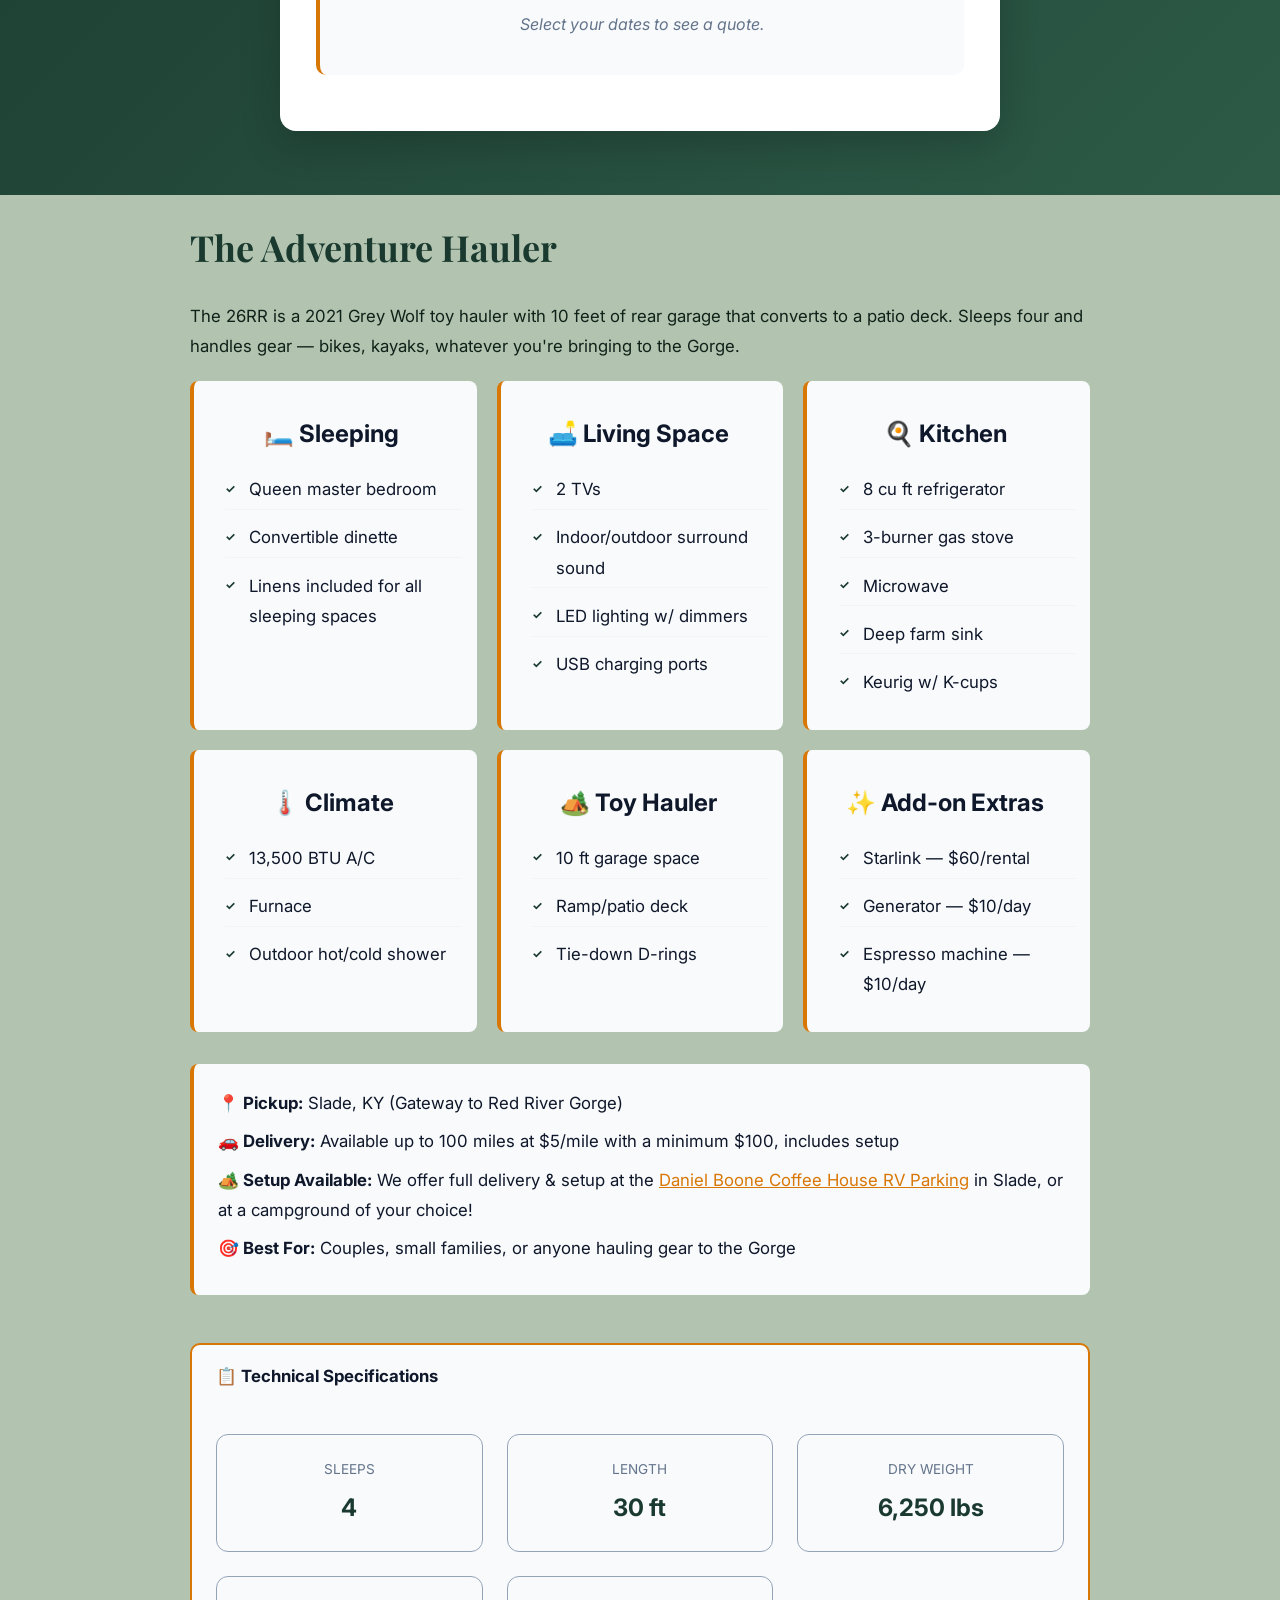
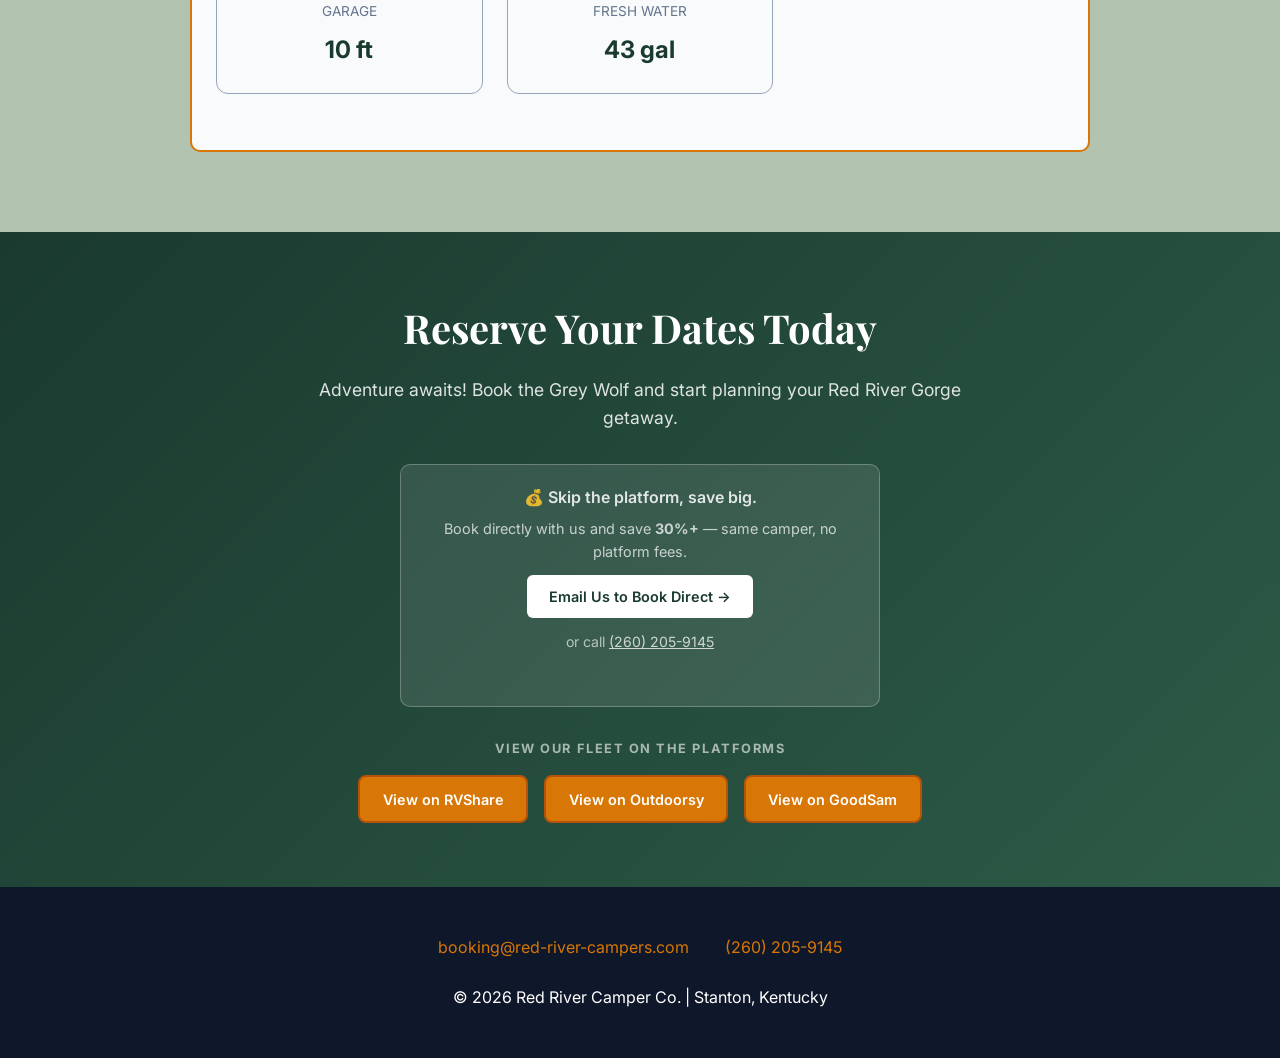
==== commit 1af76c9b: "finished v1 quoting tool" ====
--- a/grey-wolf-26rr.html
+++ b/grey-wolf-26rr.html
@@ -8,6 +8,7 @@
     <link rel="preconnect" href="https://fonts.googleapis.com">
     <link href="https://fonts.googleapis.com/css2?family=Inter:wght@400;500;600;700&family=Playfair+Display:wght@600&display=swap" rel="stylesheet">
     <link rel="stylesheet" href="css/shared.css">
+    <link rel="stylesheet" href="https://cdn.jsdelivr.net/npm/flatpickr/dist/flatpickr.min.css">
     <style>
         .badge { background: #dc2626; }
         .description-section { padding-top: 1.5rem; }
@@ -90,6 +91,11 @@
         </div>
     </section>
 
+    <!-- ── QUOTE WIDGET ── -->
+    <section class="quote-widget-section">
+        <div id="quote-widget"></div>
+    </section>
+
     <section class="description-section">
         <div class="container">
             <div class="description-content">
@@ -203,5 +209,17 @@
     </footer>
 
     <script src="js/carousel.js"></script>
+    <script src="https://cdn.jsdelivr.net/npm/flatpickr"></script>
+    <script src="https://cdn.jsdelivr.net/npm/@emailjs/browser@4/dist/email.min.js"></script>
+    <script src="https://maps.googleapis.com/maps/api/js?key=AIzaSyBBfbiTv37Tqd0AqFt4WPsSrSq5dbpa7IY&libraries=places&loading=async" async defer></script>
+    <script src="js/quote-widget.js"></script>
+    <script>
+        new QuoteWidget({
+            container: '#quote-widget',
+            camper:   { name: '2021 Grey Wolf Cherokee 26RR', weeknightRate: 100, weekendRate: 120, towInsurancePerDay: 20 },
+            delivery: { ratePerMile: 5, minimum: 100, origin: 'Stanton, KY 40380' },
+            emailjs:  { publicKey: 'z8OLy4eEgxpeaK5Jp', serviceId: 'service_jsho87g', templateId: 'template_rl4wku4' }
+        });
+    </script>
 </body>
 </html>
--- a/css/shared.css
+++ b/css/shared.css
@@ -1,5 +1,6 @@
 /* ── RESET & VARIABLES ── */
 * { margin: 0; padding: 0; box-sizing: border-box; }
+[hidden] { display: none !important; }
 :root {
     --primary: #1a3a2f;
     --accent:  #d97706;
@@ -252,6 +253,54 @@
 }
 .platform-btn:hover { background: #b45309; color: white; }
 
+/* ── QUOTE WIDGET ── */
+.quote-widget-section { background: linear-gradient(135deg, var(--primary) 0%, #2d5a47 100%); padding: 4rem 2rem; }
+.qw { max-width: 720px; margin: 0 auto; background: white; border-radius: 16px; padding: 2.25rem 2.25rem 2rem; box-shadow: 0 12px 40px rgba(0,0,0,0.2); }
+.qw-header { text-align: center; margin-bottom: 1.75rem; }
+.qw-header h2 { font-family: 'Playfair Display', serif; font-size: 2rem; color: var(--primary); margin-bottom: 0.4rem; }
+.qw-header p { color: var(--gray); font-size: 0.95rem; }
+.qw-form { display: flex; flex-direction: column; gap: 1.1rem; margin-bottom: 1.5rem; }
+.qw-field { display: flex; flex-direction: column; }
+.qw-label { font-size: 0.78rem; font-weight: 700; letter-spacing: 0.08em; text-transform: uppercase; color: var(--gray); margin-bottom: 0.4rem; }
+.qw-input { font-family: 'Inter', sans-serif; font-size: 1rem; padding: 0.8rem 1rem; border: 1.5px solid #e2e8f0; border-radius: 8px; background: white; color: var(--dark); transition: border-color 0.2s, box-shadow 0.2s; }
+.qw-input:focus { outline: none; border-color: var(--accent); box-shadow: 0 0 0 3px rgba(217, 119, 6, 0.12); }
+.qw-input.qw-dates { cursor: pointer; }
+.qw-helper { font-size: 0.85rem; color: var(--gray); margin-top: 0.4rem; min-height: 1.2em; }
+.qw-toggle { display: grid; grid-template-columns: 1fr 1fr; gap: 0.5rem; }
+.qw-toggle-btn { font-family: 'Inter', sans-serif; font-size: 0.95rem; font-weight: 600; padding: 0.85rem 1rem; background: white; border: 1.5px solid #e2e8f0; border-radius: 8px; cursor: pointer; color: var(--gray); transition: all 0.2s; }
+.qw-toggle-btn:hover { border-color: var(--accent); color: var(--dark); }
+.qw-toggle-btn.active { background: var(--accent); border-color: #b45309; color: white; }
+.qw-quote { background: var(--light); border-radius: 10px; padding: 1.25rem 1.4rem; margin-bottom: 1.5rem; border-left: 4px solid var(--accent); min-height: 100px; display: flex; align-items: center; }
+.qw-line-items { display: flex; flex-direction: column; gap: 0.55rem; width: 100%; }
+.qw-line-items:empty { display: none; }
+.qw-prompt { color: var(--gray); font-style: italic; text-align: center; width: 100%; padding: 0.5rem 0; margin: 0; }
+.qw-line { display: flex; justify-content: space-between; align-items: baseline; gap: 1rem; font-size: 0.98rem; color: var(--dark); }
+.qw-line small { color: var(--gray); font-size: 0.82rem; }
+.qw-free { color: #16a34a; font-weight: 600; }
+.qw-discount { color: #16a34a; font-weight: 600; }
+.qw-line.qw-subtotal { padding-top: 0.7rem; margin-top: 0.4rem; border-top: 1.5px dashed #cbd5e1; font-weight: 600; color: var(--dark); }
+.qw-line.qw-total { padding-top: 0.7rem; margin-top: 0.4rem; border-top: 1.5px dashed #cbd5e1; font-size: 1.25rem; font-weight: 700; color: var(--primary); }
+.qw-customer { border-top: 1px solid #e2e8f0; padding-top: 1.5rem; }
+.qw-customer h3 { font-family: 'Inter', sans-serif; font-size: 1.1rem; font-weight: 700; color: var(--dark); margin-bottom: 0.3rem; }
+.qw-customer-sub { font-size: 0.88rem; color: var(--gray); margin-bottom: 0.9rem; }
+.qw-customer-fields { display: grid; grid-template-columns: 1fr; gap: 0.6rem; margin-bottom: 0.9rem; }
+@media (min-width: 540px) {
+    .qw-customer-fields { grid-template-columns: 1fr 1fr; }
+    .qw-customer-fields .qw-email { grid-column: 1 / -1; }
+}
+.qw-send-btn { width: 100%; font-family: 'Inter', sans-serif; font-size: 1rem; font-weight: 600; padding: 0.9rem 1.5rem; background: var(--accent); color: white; border: 2px solid #b45309; border-radius: 8px; cursor: pointer; transition: background 0.2s; }
+.qw-send-btn:hover { background: #b45309; }
+.qw-status { margin-top: 0.75rem; font-size: 0.9rem; min-height: 1.2em; text-align: center; color: var(--gray); }
+.qw-status.qw-success { color: #16a34a; font-weight: 600; }
+.qw-status.qw-error { color: #dc2626; }
+@media (max-width: 540px) {
+    .qw { padding: 1.5rem 1.25rem; }
+    .qw-header h2 { font-size: 1.6rem; }
+    .qw-toggle { grid-template-columns: 1fr; }
+}
+/* Google Places dropdown — sit above flatpickr / nav */
+.pac-container { z-index: 10000; font-family: 'Inter', sans-serif; border-radius: 8px; box-shadow: 0 8px 24px rgba(0,0,0,0.15); }
+
 /* ── FOOTER ── */
 footer { background: var(--dark); color: white; padding: 3rem 2rem; text-align: center; }
 footer a { color: var(--accent); text-decoration: none; }
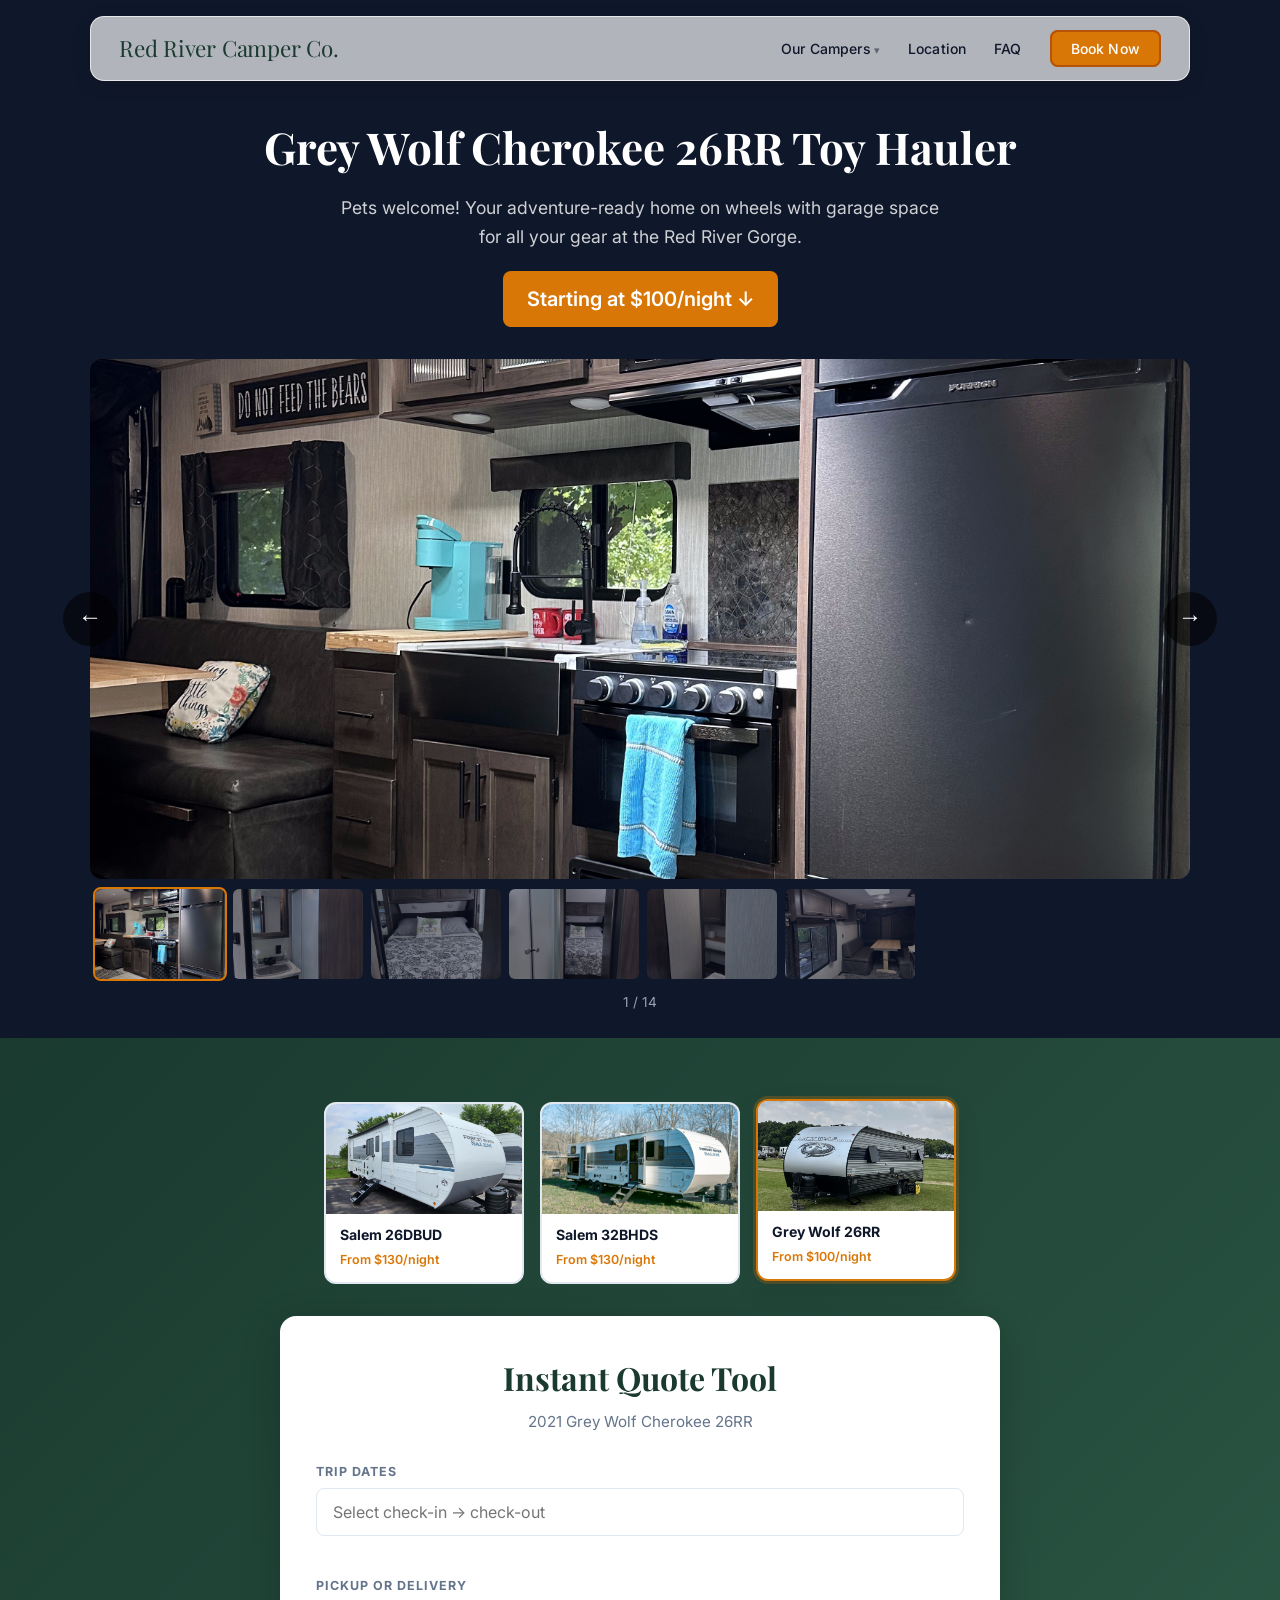
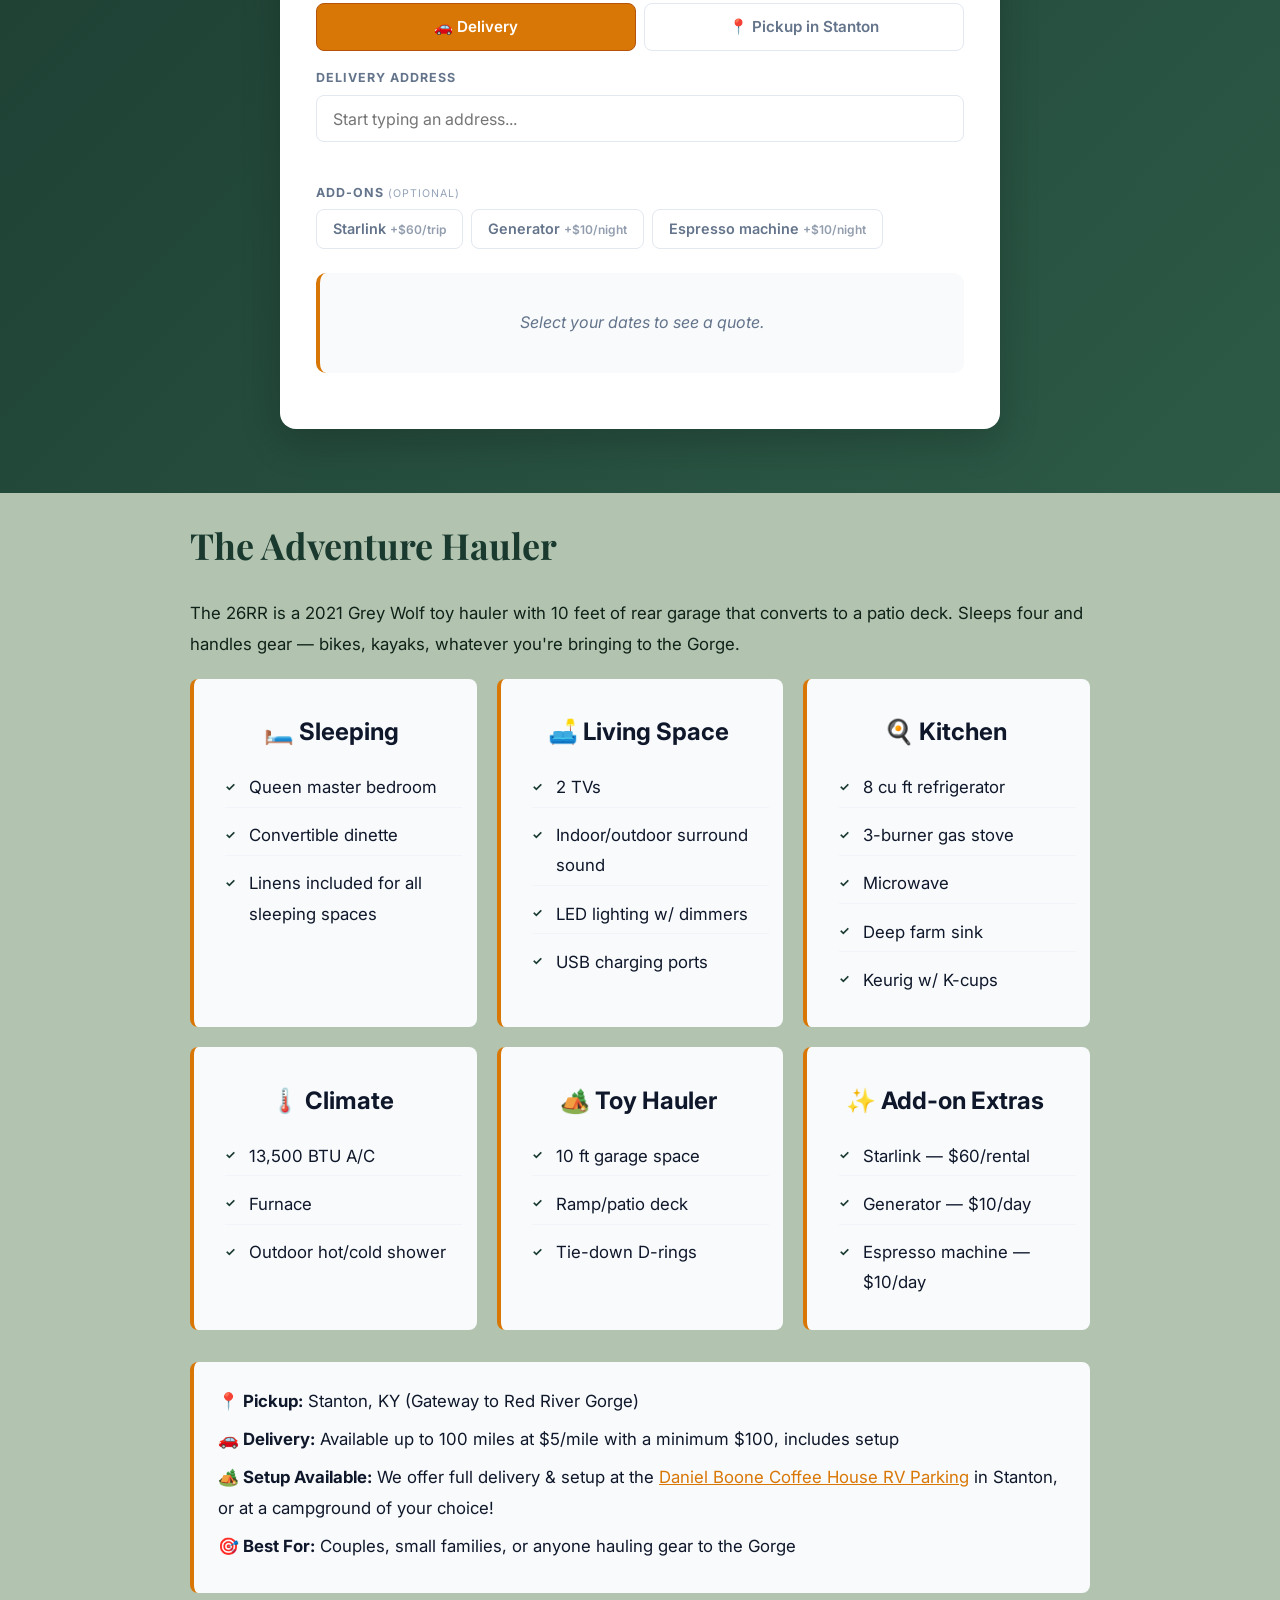
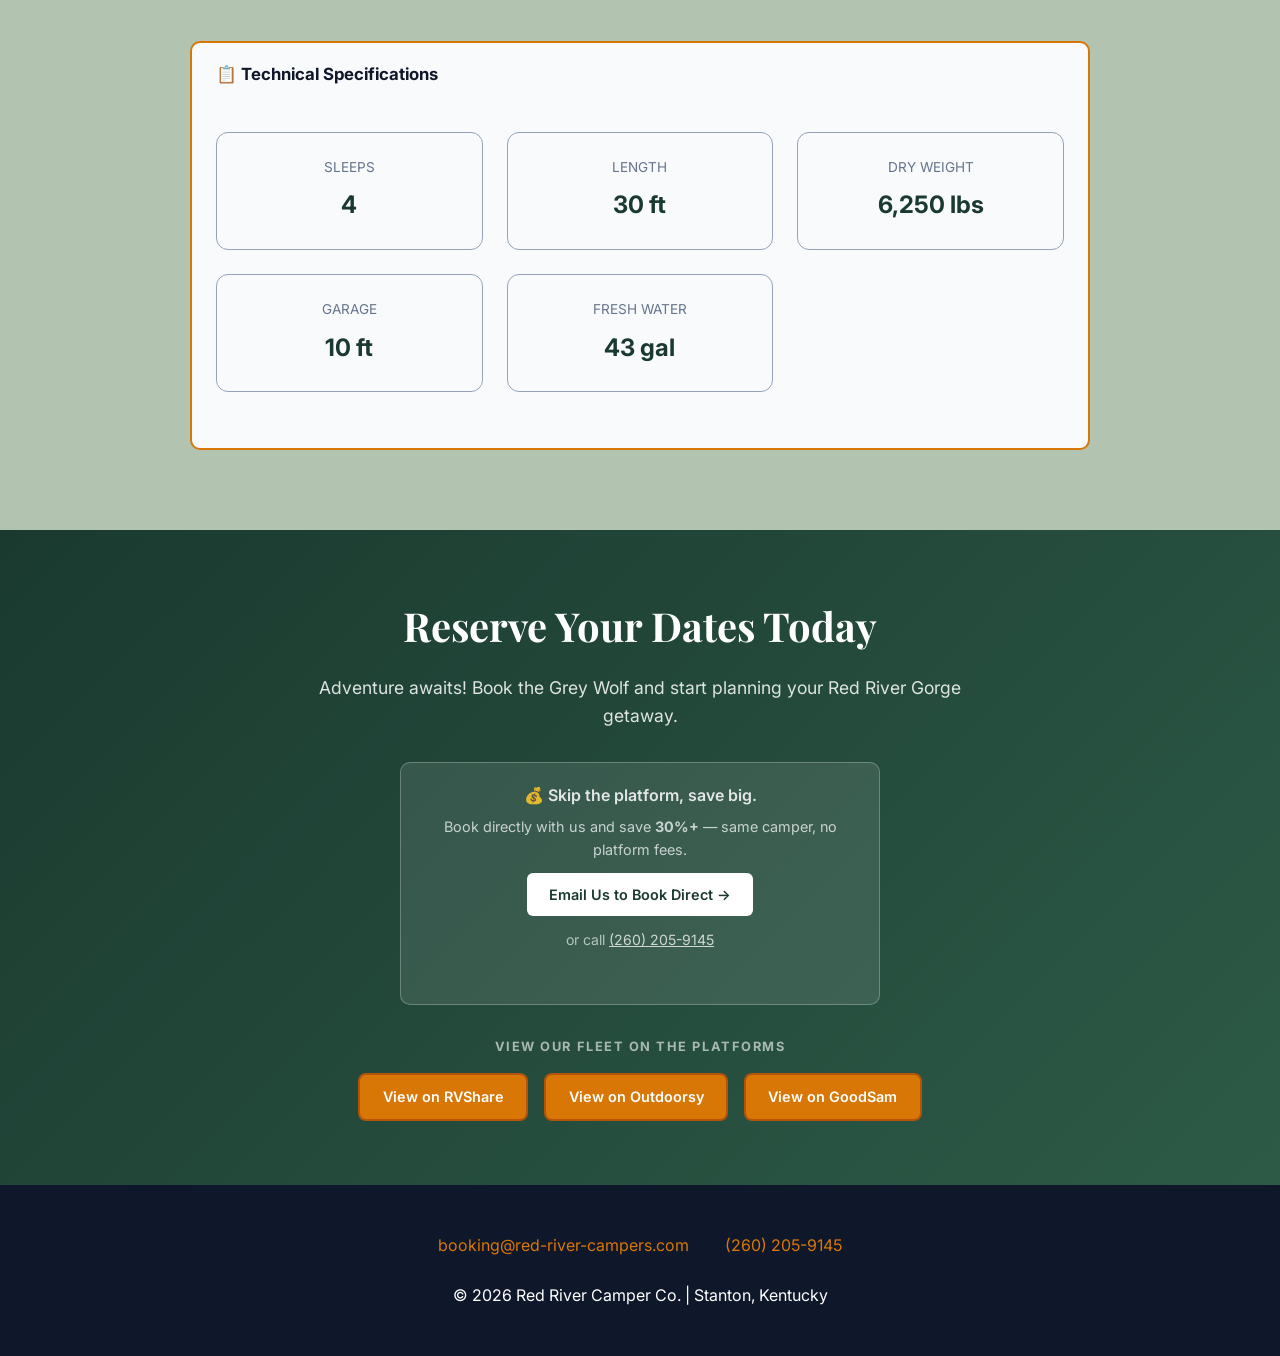
==== commit 9a221e53: "quote picker finished on all pages" ====
--- a/grey-wolf-26rr.html
+++ b/grey-wolf-26rr.html
@@ -93,7 +93,32 @@
 
     <!-- ── QUOTE WIDGET ── -->
     <section class="quote-widget-section">
-        <div id="quote-widget"></div>
+        <div class="iq-picker">
+            <div class="iq-card" data-camper="26dbud" data-name="2025 Salem 26DBUD">
+                <img src="camper_photos/26DBUD_photos/1_exterior.jpg" alt="Salem 26DBUD">
+                <div class="iq-card-info">
+                    <div class="iq-card-name">Salem 26DBUD</div>
+                    <div class="iq-card-price">From $130/night</div>
+                </div>
+            </div>
+            <div class="iq-card" data-camper="32bhds" data-name="2025 Salem 32BHDS">
+                <img src="camper_photos/32BHDS_photos/1_exterior.jpg" alt="Salem 32BHDS">
+                <div class="iq-card-info">
+                    <div class="iq-card-name">Salem 32BHDS</div>
+                    <div class="iq-card-price">From $130/night</div>
+                </div>
+            </div>
+            <div class="iq-card" data-camper="26rr" data-name="2021 Grey Wolf Cherokee 26RR">
+                <img src="camper_photos/26RR_Photos/IMG_9628.jpg" alt="Grey Wolf 26RR">
+                <div class="iq-card-info">
+                    <div class="iq-card-name">Grey Wolf 26RR</div>
+                    <div class="iq-card-price">From $100/night</div>
+                </div>
+            </div>
+        </div>
+        <div id="iq-widget-wrap" style="max-width:780px;margin:0 auto;">
+            <div id="iq-widget"></div>
+        </div>
     </section>
 
     <section class="description-section">
@@ -157,9 +182,9 @@
                 </div>
 
                 <div class="highlight-box">
-                    <p><strong>📍 Pickup:</strong> Slade, KY (Gateway to Red River Gorge)</p>
+                    <p><strong>📍 Pickup:</strong> Stanton, KY (Gateway to Red River Gorge)</p>
                     <p><strong>🚗 Delivery:</strong> Available up to 100 miles at $5/mile with a minimum $100, includes setup</p>
-                    <p><strong>🏕️ Setup Available:</strong> We offer full delivery &amp; setup at the <a href="https://www.danielboonecoffeeshop.com/" target="_blank" rel="noopener" style="color: var(--accent); text-decoration: underline;">Daniel Boone Coffee House RV Parking</a> in Slade, or at a campground of your choice!</p>
+                    <p><strong>🏕️ Setup Available:</strong> We offer full delivery &amp; setup at the <a href="https://www.danielboonecoffeeshop.com/" target="_blank" rel="noopener" style="color: var(--accent); text-decoration: underline;">Daniel Boone Coffee House RV Parking</a> in Stanton, or at a campground of your choice!</p>
                     <p><strong>🎯 Best For:</strong> Couples, small families, or anyone hauling gear to the Gorge</p>
                 </div>
 
@@ -214,12 +239,58 @@
     <script src="https://maps.googleapis.com/maps/api/js?key=AIzaSyBBfbiTv37Tqd0AqFt4WPsSrSq5dbpa7IY&libraries=places&loading=async" async defer></script>
     <script src="js/quote-widget.js"></script>
     <script>
-        new QuoteWidget({
-            container: '#quote-widget',
-            camper:   { name: '2021 Grey Wolf Cherokee 26RR', weeknightRate: 100, weekendRate: 120, towInsurancePerDay: 20 },
-            delivery: { ratePerMile: 5, minimum: 100, origin: 'Stanton, KY 40380' },
-            emailjs:  { publicKey: 'z8OLy4eEgxpeaK5Jp', serviceId: 'service_jsho87g', templateId: 'template_rl4wku4' }
+        const IQ_CONFIGS = {
+            '26dbud': {
+                camper:   { name: '2025 Salem 26DBUD', weeknightRate: 130, weekendRate: 150, towInsurancePerDay: 20 },
+                delivery: { ratePerMile: 5, minimum: 100, origin: 'Stanton, KY 40380' },
+                addons: [
+                    { id: 'starlink',  label: 'Starlink',        price: 60, per: 'rental' },
+                    { id: 'generator', label: 'Generator',        price: 10, per: 'night'  },
+                    { id: 'espresso',  label: 'Espresso machine', price: 10, per: 'night'  },
+                ],
+                emailjs: { publicKey: 'z8OLy4eEgxpeaK5Jp', serviceId: 'service_jsho87g', templateId: 'template_rl4wku4' }
+            },
+            '32bhds': {
+                camper:   { name: '2025 Salem 32BHDS', weeknightRate: 130, weekendRate: 150, towInsurancePerDay: 20 },
+                delivery: { ratePerMile: 5, minimum: 100, origin: 'Stanton, KY 40380' },
+                addons: [
+                    { id: 'starlink',  label: 'Starlink',        price: 60, per: 'rental' },
+                    { id: 'generator', label: 'Generator',        price: 10, per: 'night'  },
+                    { id: 'espresso',  label: 'Espresso machine', price: 10, per: 'night'  },
+                ],
+                emailjs: { publicKey: 'z8OLy4eEgxpeaK5Jp', serviceId: 'service_jsho87g', templateId: 'template_rl4wku4' }
+            },
+            '26rr': {
+                camper:   { name: '2021 Grey Wolf Cherokee 26RR', weeknightRate: 100, weekendRate: 120, towInsurancePerDay: 20 },
+                delivery: { ratePerMile: 5, minimum: 100, origin: 'Stanton, KY 40380' },
+                addons: [
+                    { id: 'starlink',  label: 'Starlink',        price: 60, per: 'rental' },
+                    { id: 'generator', label: 'Generator',        price: 10, per: 'night'  },
+                    { id: 'espresso',  label: 'Espresso machine', price: 10, per: 'night'  },
+                ],
+                emailjs: { publicKey: 'z8OLy4eEgxpeaK5Jp', serviceId: 'service_jsho87g', templateId: 'template_rl4wku4' }
+            },
+        };
+
+        let iqWidget = null;
+
+        function selectCamper(card, scroll) {
+            const key = card.dataset.camper;
+            document.querySelectorAll('.iq-card').forEach(c => c.classList.remove('selected'));
+            card.classList.add('selected');
+            const wrap = document.getElementById('iq-widget-wrap');
+            const widgetEl = document.getElementById('iq-widget');
+            widgetEl.innerHTML = '';
+            wrap.hidden = false;
+            if (scroll) wrap.scrollIntoView({ behavior: 'smooth', block: 'nearest' });
+            iqWidget = new QuoteWidget({ container: '#iq-widget', ...IQ_CONFIGS[key] });
+        }
+
+        document.querySelectorAll('.iq-card').forEach(card => {
+            card.addEventListener('click', () => selectCamper(card, true));
         });
+
+        selectCamper(document.querySelector('.iq-card[data-camper="26rr"]'), false);
     </script>
 </body>
 </html>
--- a/css/shared.css
+++ b/css/shared.css
@@ -253,9 +253,47 @@
 }
 .platform-btn:hover { background: #b45309; color: white; }
 
+/* ── CAMPER PICKER ── */
+.iq-picker {
+    display: flex;
+    gap: 1rem;
+    justify-content: center;
+    flex-wrap: wrap;
+    margin-bottom: 2rem;
+}
+.iq-card {
+    background: white;
+    border: 2px solid #e2e8f0;
+    border-radius: 12px;
+    overflow: hidden;
+    cursor: pointer;
+    width: 200px;
+    transition: border-color 0.2s, box-shadow 0.2s, transform 0.2s;
+    text-align: left;
+}
+.iq-card:hover {
+    border-color: var(--accent);
+    transform: translateY(-3px);
+    box-shadow: 0 8px 24px rgba(0,0,0,0.12);
+}
+.iq-card.selected {
+    border-color: var(--accent);
+    transform: translateY(-3px);
+    box-shadow: 0 8px 24px rgba(0,0,0,0.12), 0 0 0 3px rgba(217,119,6,0.25);
+}
+.iq-card img {
+    width: 100%;
+    height: 110px;
+    object-fit: cover;
+    display: block;
+}
+.iq-card-info { padding: 0.65rem 0.85rem 0.75rem; }
+.iq-card-name { font-size: 0.88rem; font-weight: 700; color: var(--dark); margin-bottom: 0.2rem; }
+.iq-card-price { font-size: 0.78rem; color: var(--accent); font-weight: 600; }
+
 /* ── QUOTE WIDGET ── */
 .quote-widget-section { background: linear-gradient(135deg, var(--primary) 0%, #2d5a47 100%); padding: 4rem 2rem; }
-.qw { max-width: 720px; margin: 0 auto; background: white; border-radius: 16px; padding: 2.25rem 2.25rem 2rem; box-shadow: 0 12px 40px rgba(0,0,0,0.2); }
+.qw { max-width: 720px; margin: 0 auto; background: white; border-radius: 16px; padding: 2.25rem 2.25rem 2rem; box-shadow: 0 12px 40px rgba(0,0,0,0.2); color-scheme: light; color: var(--dark); }
 .qw-header { text-align: center; margin-bottom: 1.75rem; }
 .qw-header h2 { font-family: 'Playfair Display', serif; font-size: 2rem; color: var(--primary); margin-bottom: 0.4rem; }
 .qw-header p { color: var(--gray); font-size: 0.95rem; }
@@ -270,6 +308,11 @@
 .qw-toggle-btn { font-family: 'Inter', sans-serif; font-size: 0.95rem; font-weight: 600; padding: 0.85rem 1rem; background: white; border: 1.5px solid #e2e8f0; border-radius: 8px; cursor: pointer; color: var(--gray); transition: all 0.2s; }
 .qw-toggle-btn:hover { border-color: var(--accent); color: var(--dark); }
 .qw-toggle-btn.active { background: var(--accent); border-color: #b45309; color: white; }
+.qw-map { margin-top: 0.75rem; height: 180px; border-radius: 8px; overflow: hidden; border: 1.5px solid #e2e8f0; }
+.qw-addons { display: flex; flex-wrap: wrap; gap: 0.5rem; }
+.qw-addon-btn { font-family: 'Inter', sans-serif; font-size: 0.9rem; font-weight: 600; padding: 0.65rem 1rem; background: white; border: 1.5px solid #e2e8f0; border-radius: 8px; cursor: pointer; color: var(--gray); transition: all 0.2s; }
+.qw-addon-btn:hover { border-color: var(--accent); color: var(--dark); }
+.qw-addon-btn.active { background: var(--accent); border-color: #b45309; color: white; }
 .qw-quote { background: var(--light); border-radius: 10px; padding: 1.25rem 1.4rem; margin-bottom: 1.5rem; border-left: 4px solid var(--accent); min-height: 100px; display: flex; align-items: center; }
 .qw-line-items { display: flex; flex-direction: column; gap: 0.55rem; width: 100%; }
 .qw-line-items:empty { display: none; }
@@ -298,8 +341,10 @@
     .qw-header h2 { font-size: 1.6rem; }
     .qw-toggle { grid-template-columns: 1fr; }
 }
-/* Google Places dropdown — sit above flatpickr / nav */
-.pac-container { z-index: 10000; font-family: 'Inter', sans-serif; border-radius: 8px; box-shadow: 0 8px 24px rgba(0,0,0,0.15); }
+/* Google Places dropdown — sit above flatpickr / nav, force light mode */
+.pac-container { z-index: 10000; font-family: 'Inter', sans-serif; border-radius: 8px; box-shadow: 0 8px 24px rgba(0,0,0,0.15); color-scheme: light; background: white; color: #0f172a; }
+/* Flatpickr calendar — force light mode */
+.flatpickr-calendar { color-scheme: light; }
 
 /* ── FOOTER ── */
 footer { background: var(--dark); color: white; padding: 3rem 2rem; text-align: center; }
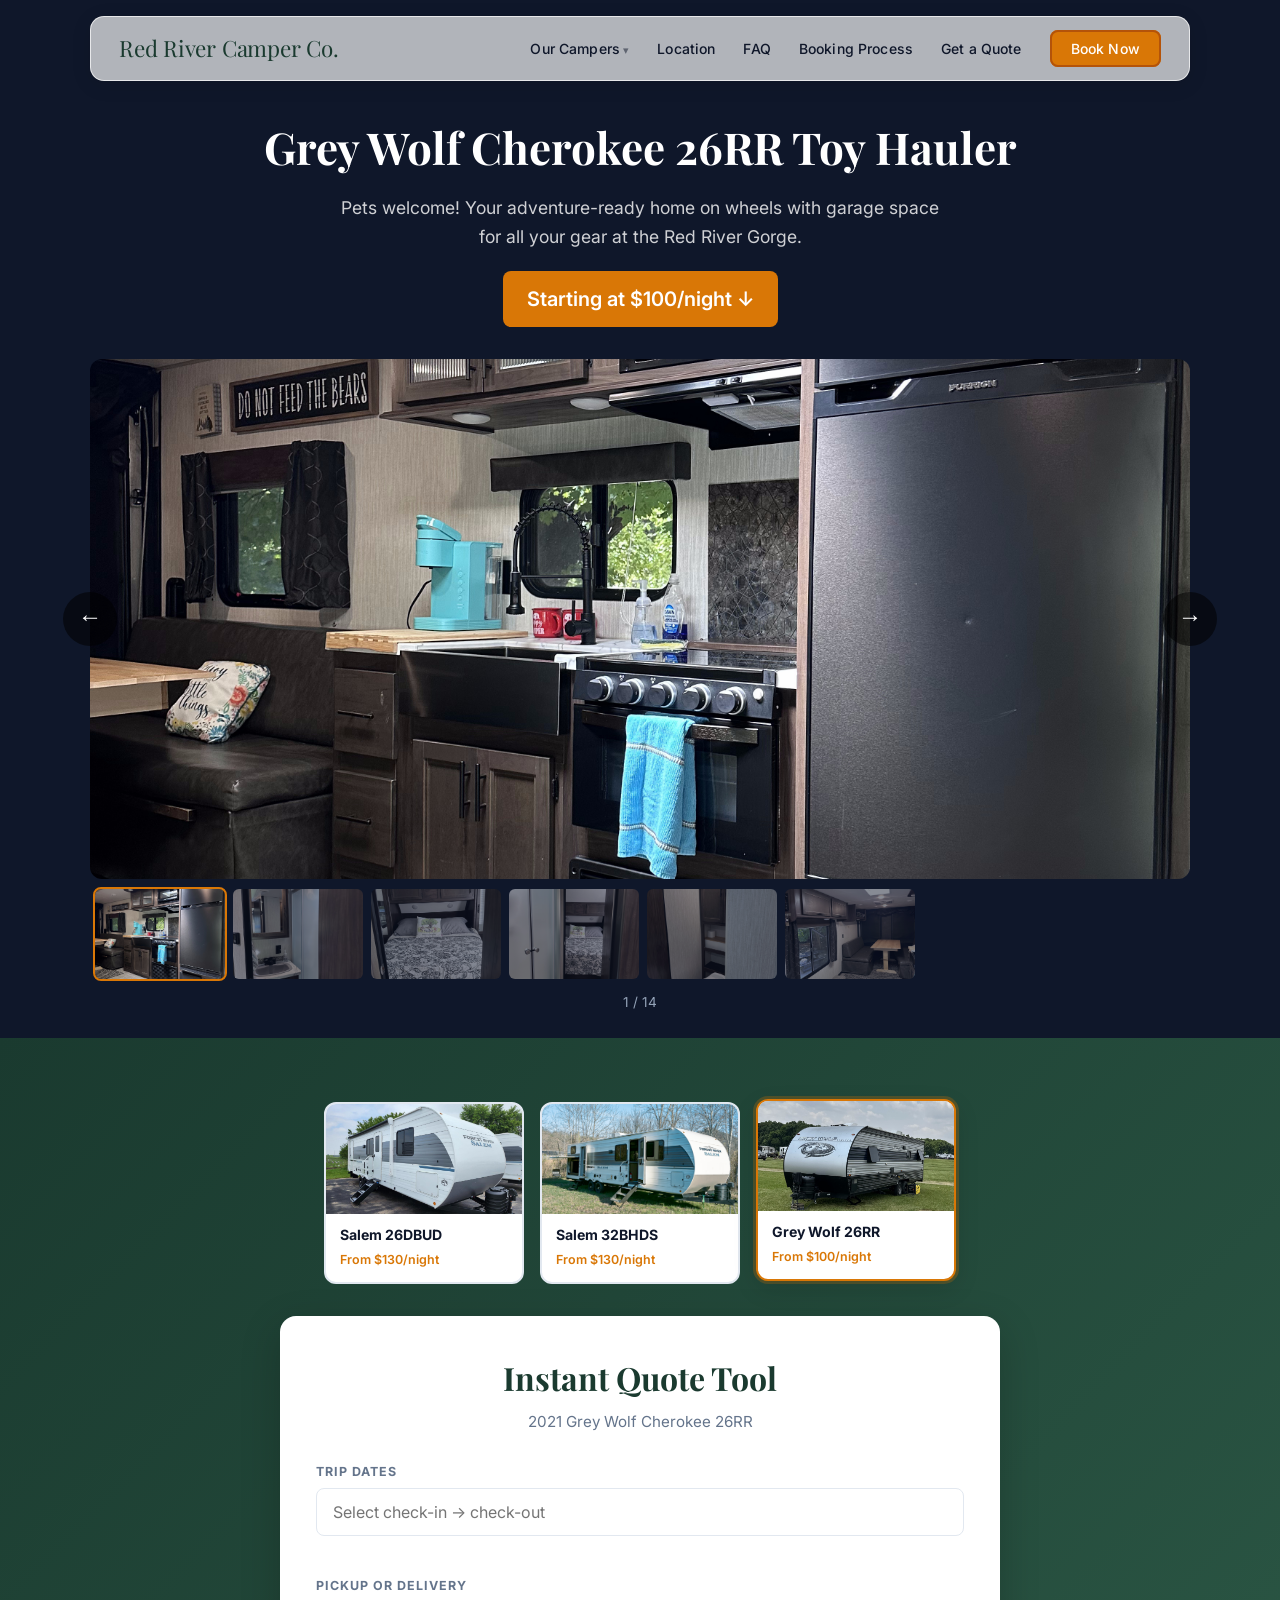
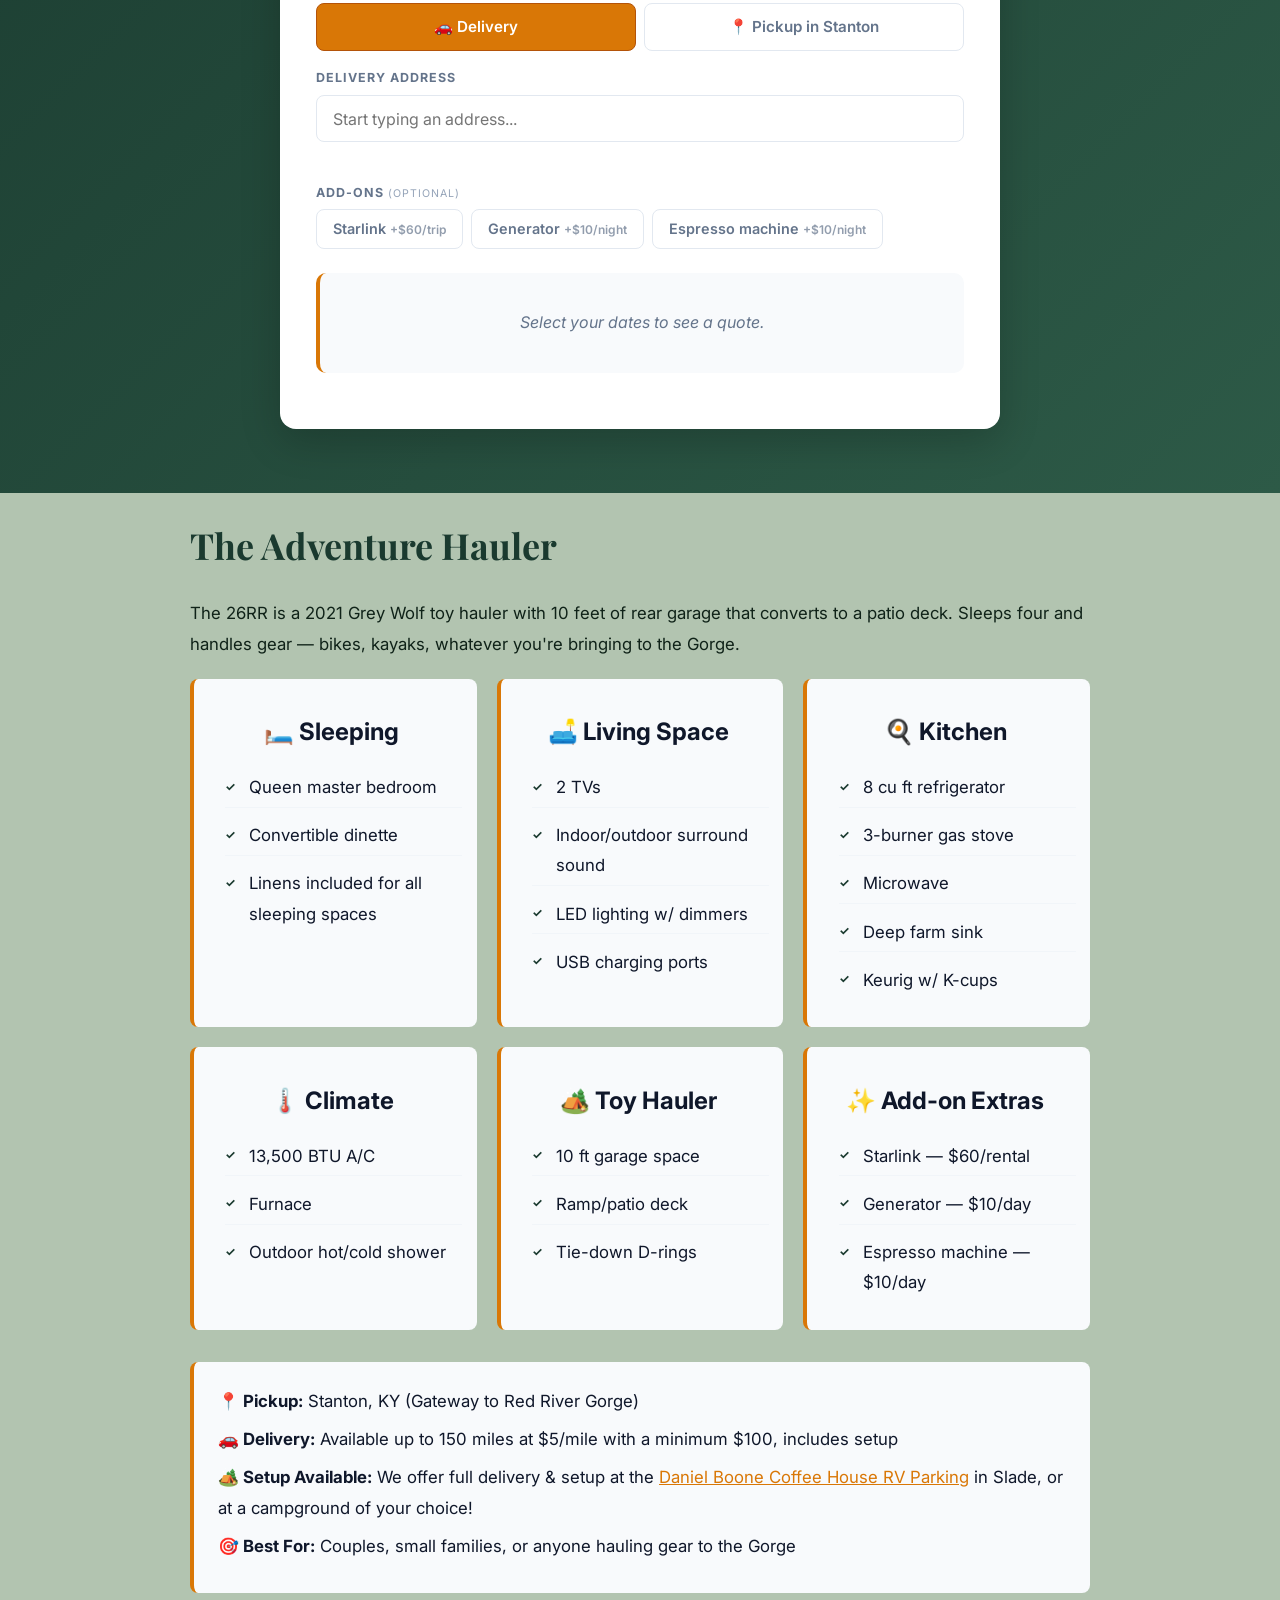
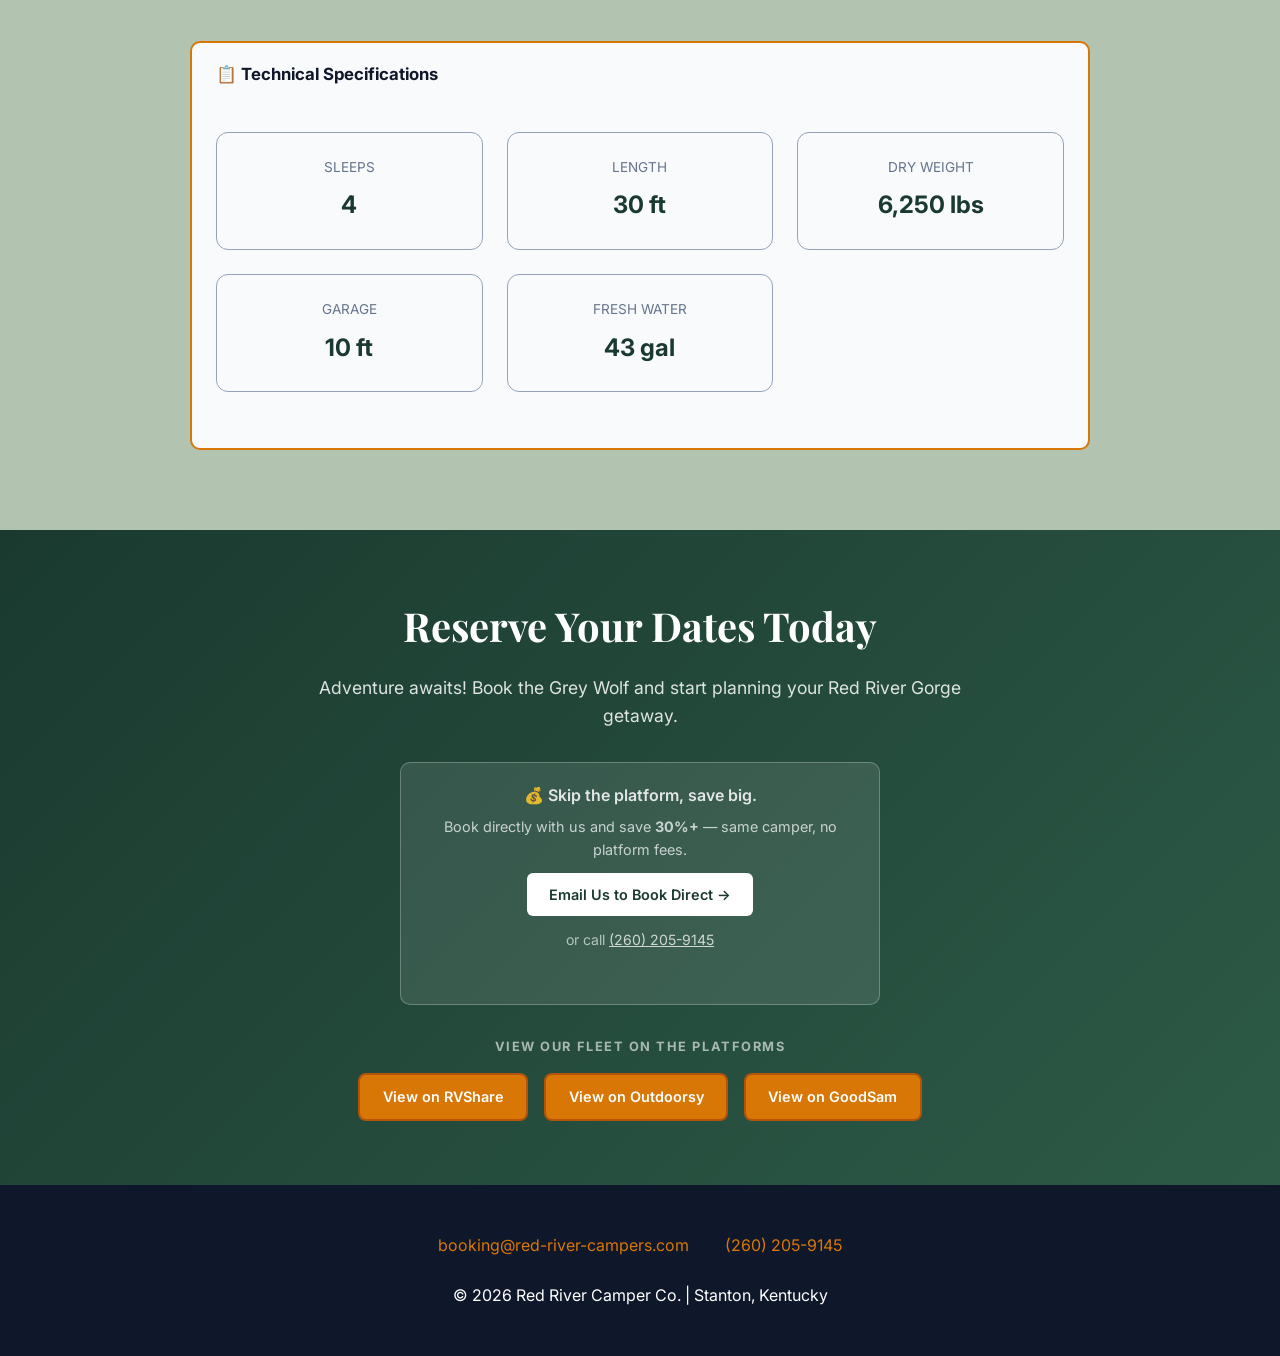
==== commit 054f7fea: "added radio selectors for communication preference" ====
--- a/grey-wolf-26rr.html
+++ b/grey-wolf-26rr.html
@@ -26,22 +26,8 @@
         <div class="lightbox-counter" id="lightboxCounter"></div>
     </div>
 
-    <nav>
-        <a href="index.html" class="logo">Red River Camper Co.</a>
-        <ul class="nav-links">
-            <li class="nav-dropdown">
-                <a href="index.html#campers">Our Campers</a>
-                <div class="dropdown-menu">
-                    <a href="salem-26dbud.html">2025 Salem 26DBUD</a>
-                    <a href="salem-32bhds.html">2025 Salem 32BHDS</a>
-                    <a href="grey-wolf-26rr.html">2021 Grey Wolf Cherokee 26RR</a>
-                </div>
-            </li>
-            <li><a href="index.html#location">Location</a></li>
-            <li><a href="index.html#faq">FAQ</a></li>
-            <li><a href="#booking" class="nav-cta">Book Now</a></li>
-        </ul>
-    </nav>
+    <nav data-quote="#quote"></nav>
+    <script src="js/nav.js"></script>
 
     <!-- ── PHOTO CAROUSEL ── -->
     <section class="carousel-section" style="padding-top: 7rem;">
@@ -92,7 +78,7 @@
     </section>
 
     <!-- ── QUOTE WIDGET ── -->
-    <section class="quote-widget-section">
+    <section id="quote" class="quote-widget-section">
         <div class="iq-picker">
             <div class="iq-card" data-camper="26dbud" data-name="2025 Salem 26DBUD">
                 <img src="camper_photos/26DBUD_photos/1_exterior.jpg" alt="Salem 26DBUD">
@@ -183,8 +169,8 @@
 
                 <div class="highlight-box">
                     <p><strong>📍 Pickup:</strong> Stanton, KY (Gateway to Red River Gorge)</p>
-                    <p><strong>🚗 Delivery:</strong> Available up to 100 miles at $5/mile with a minimum $100, includes setup</p>
-                    <p><strong>🏕️ Setup Available:</strong> We offer full delivery &amp; setup at the <a href="https://www.danielboonecoffeeshop.com/" target="_blank" rel="noopener" style="color: var(--accent); text-decoration: underline;">Daniel Boone Coffee House RV Parking</a> in Stanton, or at a campground of your choice!</p>
+                    <p><strong>🚗 Delivery:</strong> Available up to 150 miles at $5/mile with a minimum $100, includes setup</p>
+                    <p><strong>🏕️ Setup Available:</strong> We offer full delivery &amp; setup at the <a href="https://www.danielboonecoffeeshop.com/" target="_blank" rel="noopener" style="color: var(--accent); text-decoration: underline;">Daniel Boone Coffee House RV Parking</a> in Slade, or at a campground of your choice!</p>
                     <p><strong>🎯 Best For:</strong> Couples, small families, or anyone hauling gear to the Gorge</p>
                 </div>
 
--- a/css/shared.css
+++ b/css/shared.css
@@ -290,6 +290,7 @@
 .iq-card-info { padding: 0.65rem 0.85rem 0.75rem; }
 .iq-card-name { font-size: 0.88rem; font-weight: 700; color: var(--dark); margin-bottom: 0.2rem; }
 .iq-card-price { font-size: 0.78rem; color: var(--accent); font-weight: 600; }
+.iq-submit-note { text-align: center; color: var(--gray); font-size: 0.9rem; margin-top: 1.5rem; max-width: 520px; margin-left: auto; margin-right: auto; }
 
 /* ── QUOTE WIDGET ── */
 .quote-widget-section { background: linear-gradient(135deg, var(--primary) 0%, #2d5a47 100%); padding: 4rem 2rem; }
@@ -331,6 +332,7 @@
     .qw-customer-fields { grid-template-columns: 1fr 1fr; }
     .qw-customer-fields .qw-email { grid-column: 1 / -1; }
 }
+.qw-pref-field { margin-bottom: 0.9rem; }
 .qw-send-btn { width: 100%; font-family: 'Inter', sans-serif; font-size: 1rem; font-weight: 600; padding: 0.9rem 1.5rem; background: var(--accent); color: white; border: 2px solid #b45309; border-radius: 8px; cursor: pointer; transition: background 0.2s; }
 .qw-send-btn:hover { background: #b45309; }
 .qw-status { margin-top: 0.75rem; font-size: 0.9rem; min-height: 1.2em; text-align: center; color: var(--gray); }
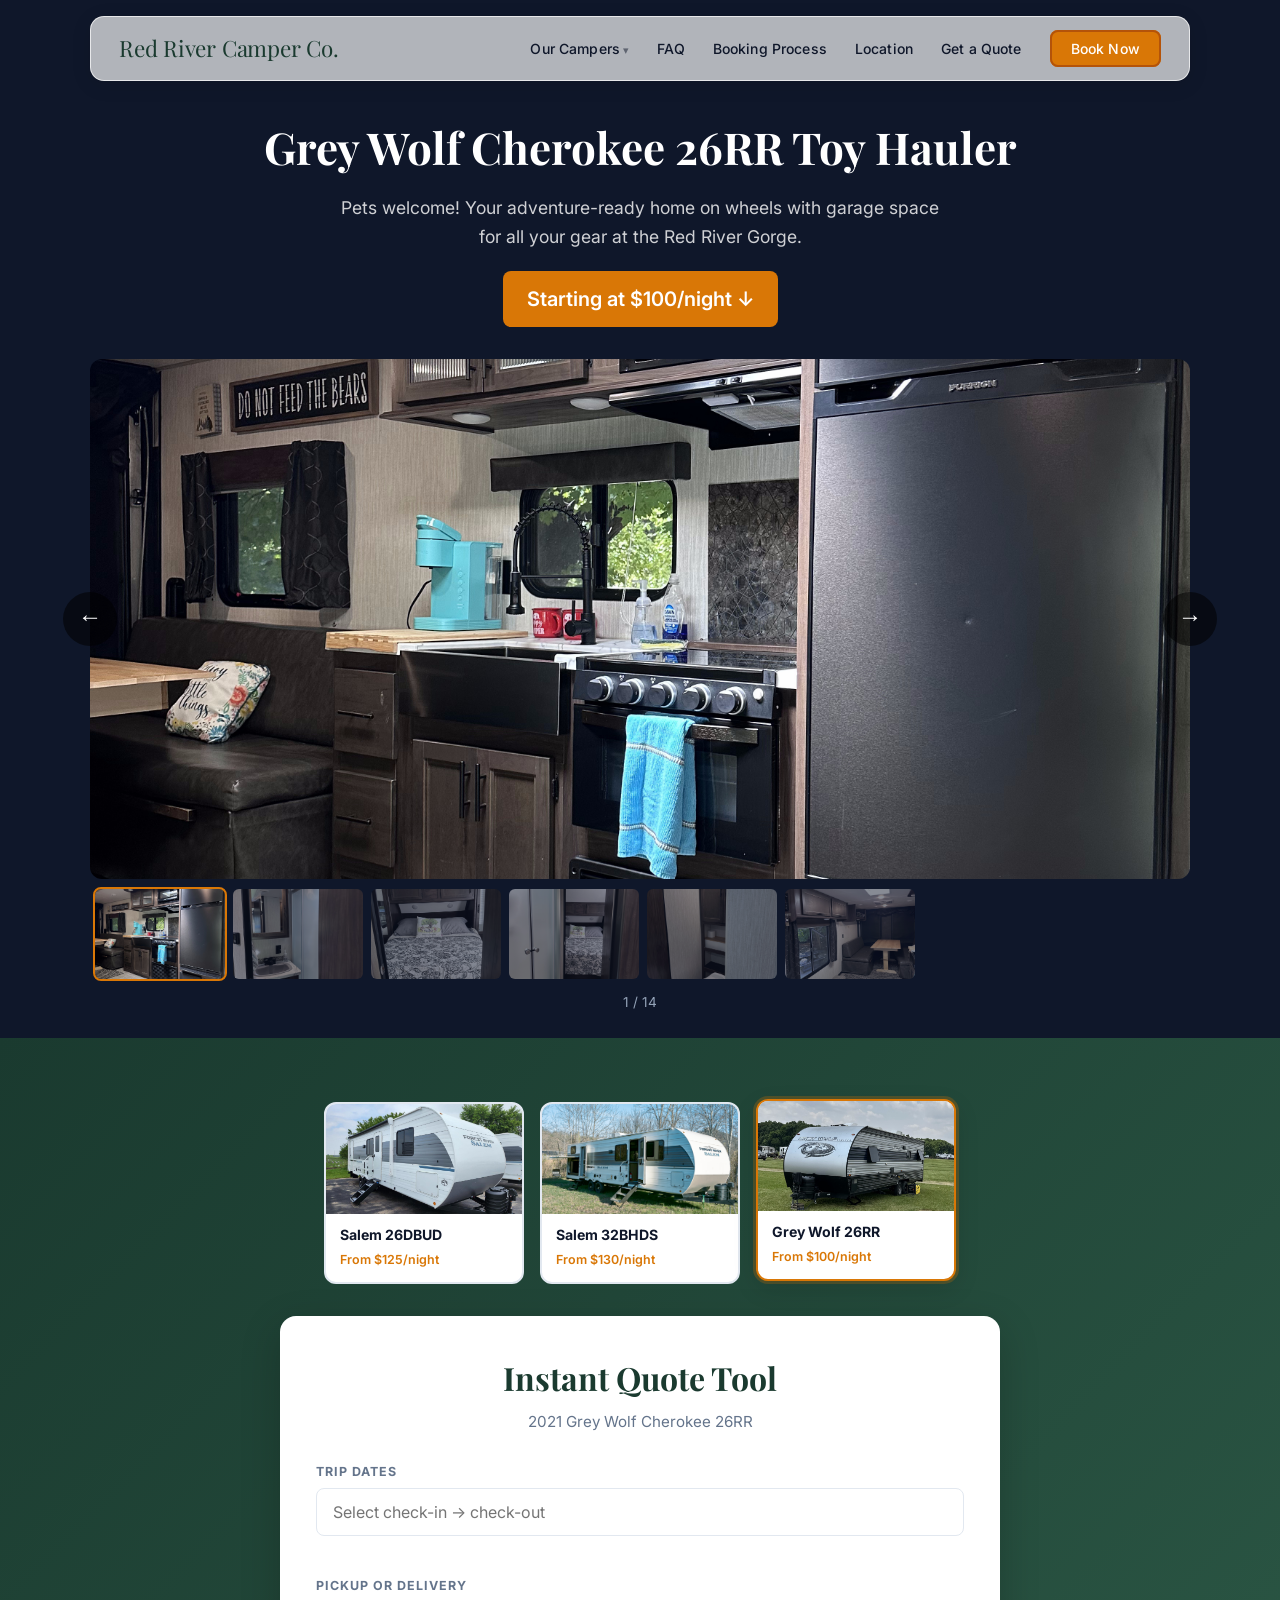
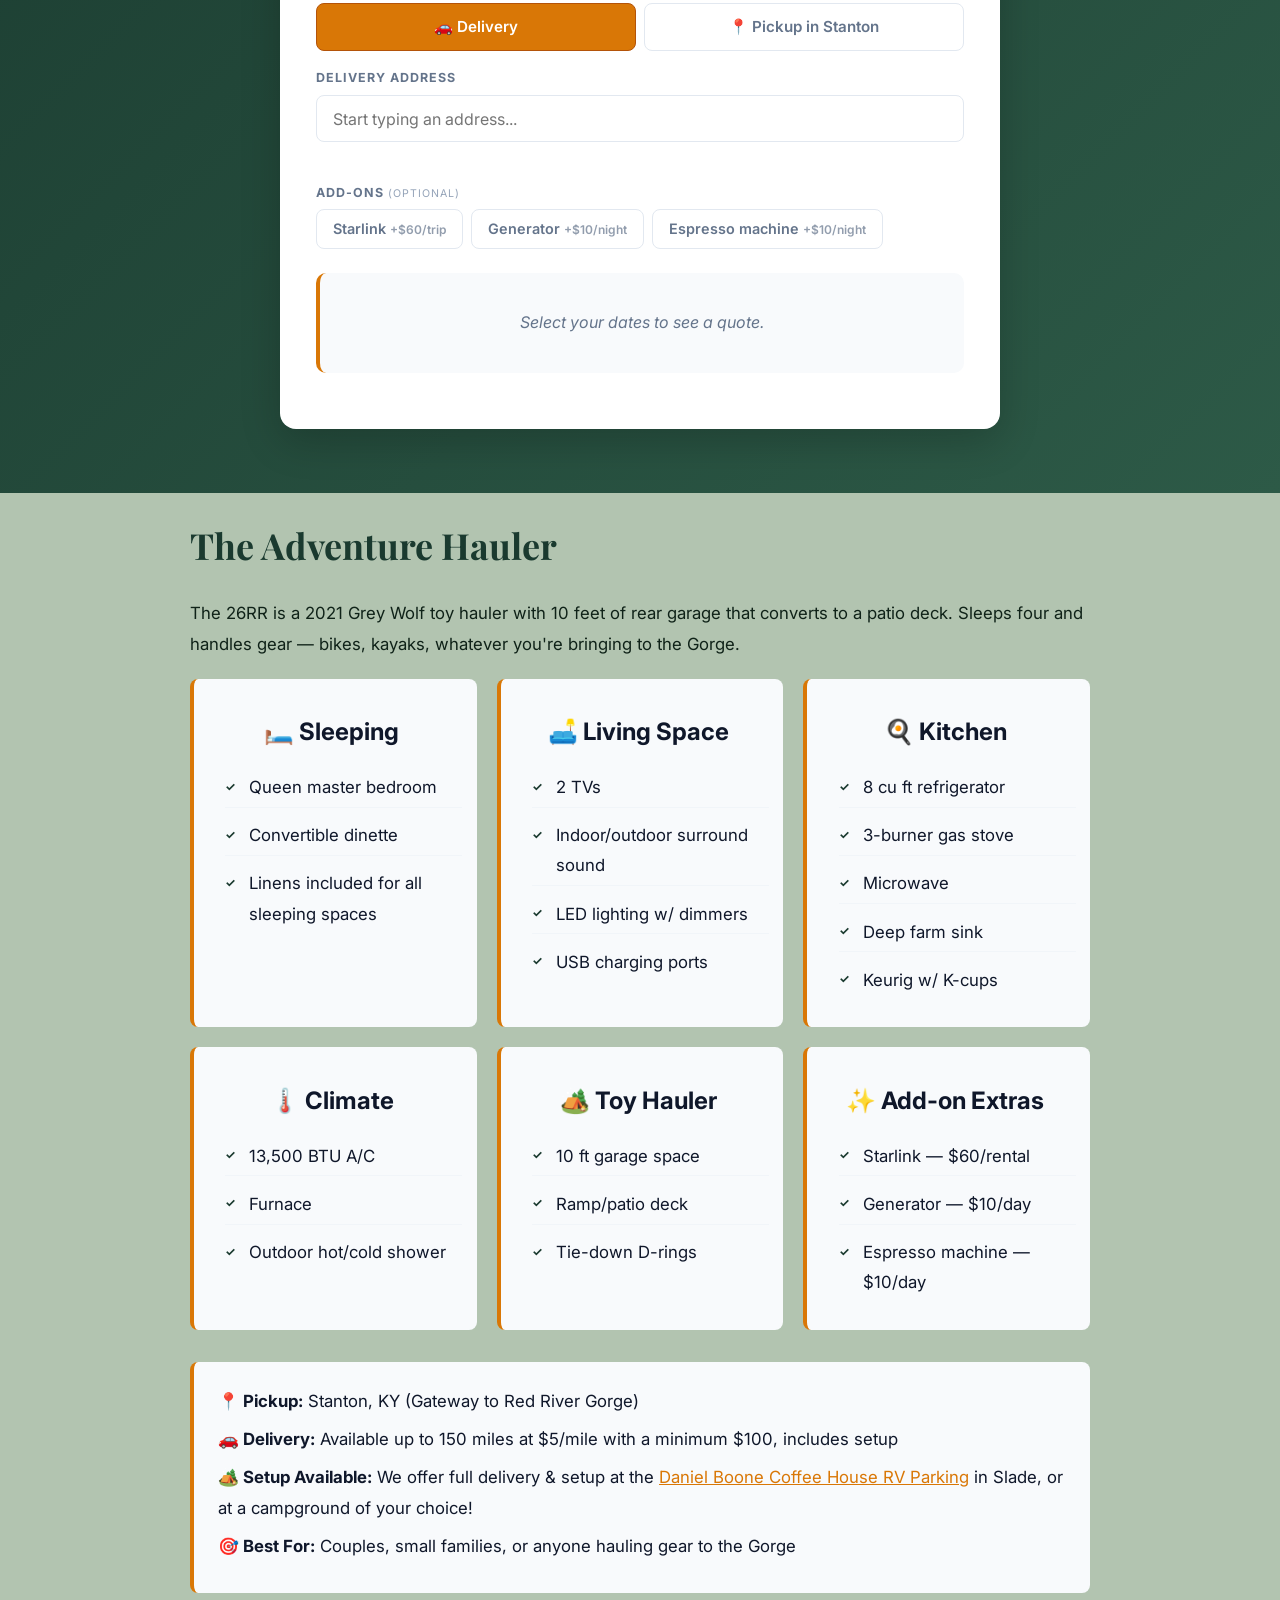
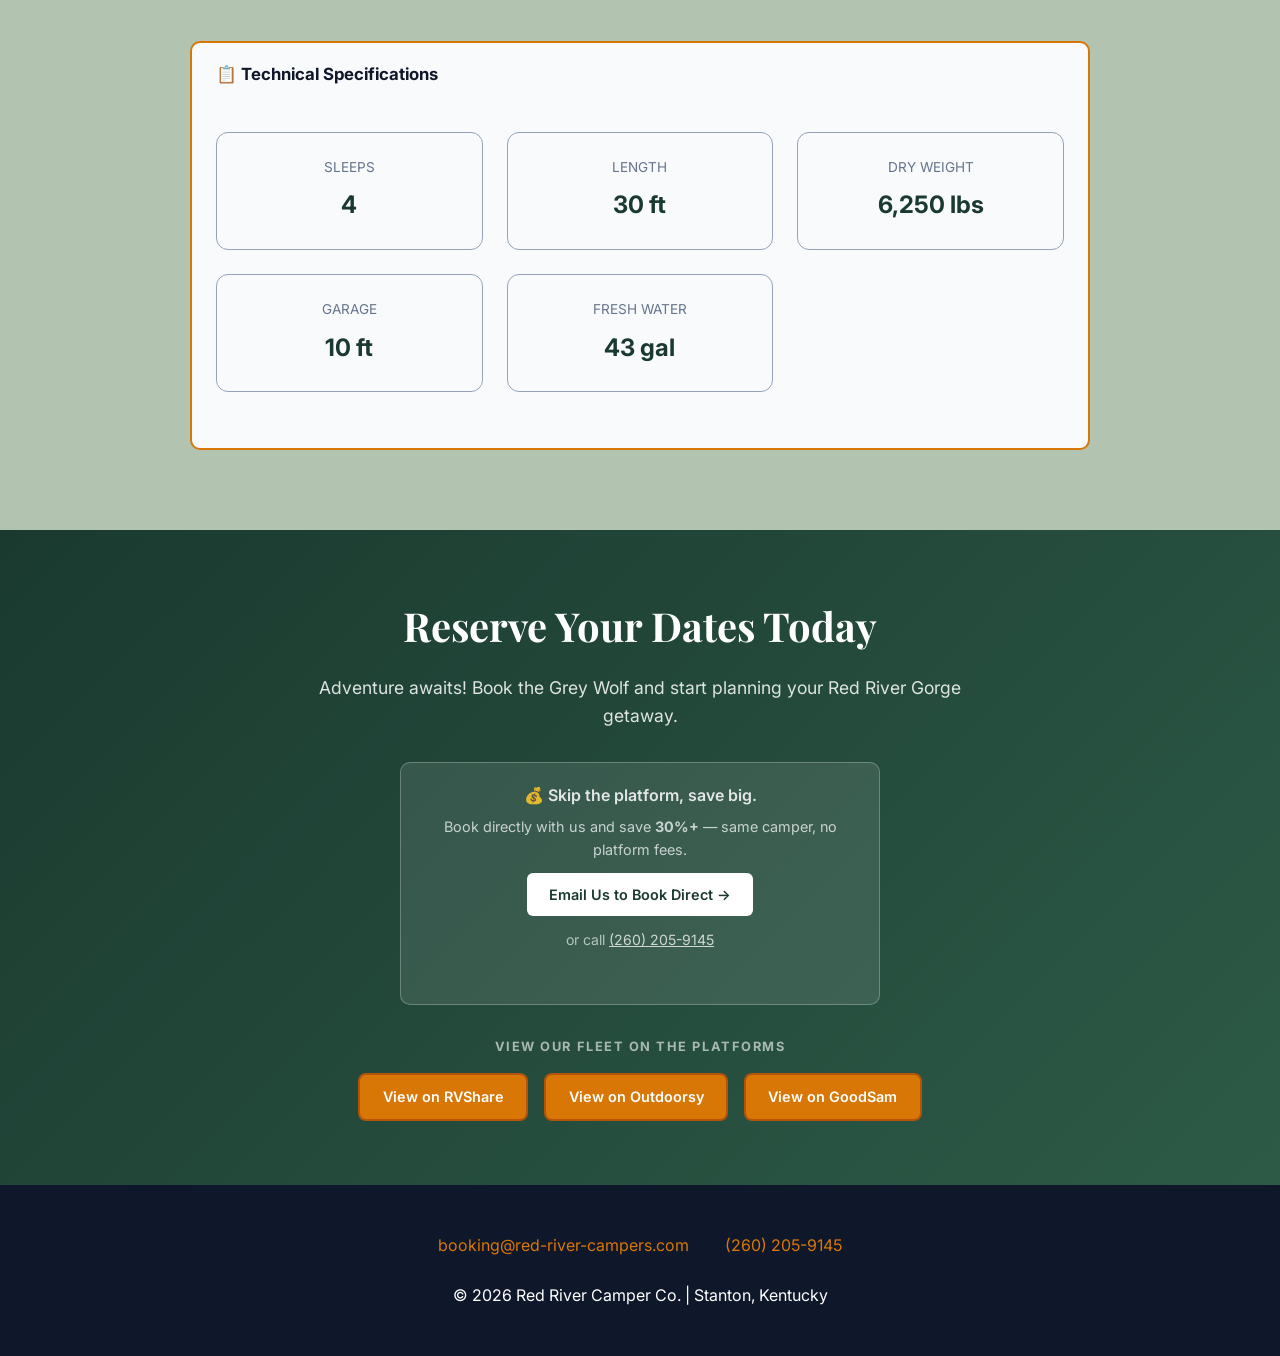
==== commit 3d7a5982: "added discount tool" ====
--- a/grey-wolf-26rr.html
+++ b/grey-wolf-26rr.html
@@ -84,7 +84,7 @@
                 <img src="camper_photos/26DBUD_photos/1_exterior.jpg" alt="Salem 26DBUD">
                 <div class="iq-card-info">
                     <div class="iq-card-name">Salem 26DBUD</div>
-                    <div class="iq-card-price">From $130/night</div>
+                    <div class="iq-card-price">From $125/night</div>
                 </div>
             </div>
             <div class="iq-card" data-camper="32bhds" data-name="2025 Salem 32BHDS">
@@ -227,7 +227,7 @@
     <script>
         const IQ_CONFIGS = {
             '26dbud': {
-                camper:   { name: '2025 Salem 26DBUD', weeknightRate: 130, weekendRate: 150, towInsurancePerDay: 20 },
+                camper:   { name: '2025 Salem 26DBUD', weeknightRate: 125, weekendRate: 145, towInsurancePerDay: 20 },
                 delivery: { ratePerMile: 5, minimum: 100, origin: 'Stanton, KY 40380' },
                 addons: [
                     { id: 'starlink',  label: 'Starlink',        price: 60, per: 'rental' },
--- a/css/shared.css
+++ b/css/shared.css
@@ -31,6 +31,11 @@
     z-index: 100;
 }
 .logo { font-family: 'Playfair Display', serif; font-size: 1.4rem; color: var(--primary); text-decoration: none; letter-spacing: -0.01em; }
+.nav-hamburger { display: none; flex-direction: column; gap: 5px; background: none; border: none; cursor: pointer; padding: 4px; }
+.nav-hamburger span { display: block; width: 22px; height: 2px; background: var(--dark); border-radius: 2px; transition: transform 0.2s, opacity 0.2s; }
+nav.nav-open .nav-hamburger span:nth-child(1) { transform: translateY(7px) rotate(45deg); }
+nav.nav-open .nav-hamburger span:nth-child(2) { opacity: 0; }
+nav.nav-open .nav-hamburger span:nth-child(3) { transform: translateY(-7px) rotate(-45deg); }
 .nav-links { display: flex; gap: 1.75rem; list-style: none; align-items: center; }
 .nav-links a { text-decoration: none; color: var(--dark); font-weight: 500; font-size: 0.875rem; letter-spacing: 0.01em; transition: color 0.15s; }
 .nav-links a:hover { color: var(--accent); }
@@ -179,6 +184,7 @@
 .description-content p { color: #0f2218; font-size: 1.05rem; line-height: 1.8; margin-bottom: 1.25rem; }
 .description-content ul { margin: 1rem 0 1.5rem 1.5rem; }
 .description-content li { color: var(--dark); font-size: 1.05rem; line-height: 1.8; margin-bottom: 0.5rem; }
+.faq-included-list { column-count: 2; column-gap: 2rem; margin-top: 0.75rem; }
 .highlight-box { background: var(--light); border-left: 4px solid var(--accent); padding: 1.5rem; margin: 2rem 0; border-radius: 8px; }
 .highlight-box p { color: var(--dark); margin-bottom: 0.5rem; }
 
@@ -333,6 +339,14 @@
     .qw-customer-fields .qw-email { grid-column: 1 / -1; }
 }
 .qw-pref-field { margin-bottom: 0.9rem; }
+.qw-code-bar { border-top: 1px solid #e2e8f0; padding-top: 1.25rem; margin-bottom: 1.25rem; }
+.qw-code-row { display: flex; gap: 0.5rem; }
+.qw-code-row .qw-input { flex: 1; }
+.qw-code-btn { font-family: 'Inter', sans-serif; font-size: 0.9rem; font-weight: 600; padding: 0.65rem 1rem; background: var(--primary); color: white; border: none; border-radius: 8px; cursor: pointer; white-space: nowrap; transition: background 0.2s; }
+.qw-code-btn:hover { background: #2d5a47; }
+.qw-code-status { font-size: 0.82rem; margin: 0.4rem 0 0; min-height: 1.1em; }
+.qw-code-status.success { color: #16a34a; }
+.qw-code-status.error { color: #dc2626; }
 .qw-send-btn { width: 100%; font-family: 'Inter', sans-serif; font-size: 1rem; font-weight: 600; padding: 0.9rem 1.5rem; background: var(--accent); color: white; border: 2px solid #b45309; border-radius: 8px; cursor: pointer; transition: background 0.2s; }
 .qw-send-btn:hover { background: #b45309; }
 .qw-status { margin-top: 0.75rem; font-size: 0.9rem; min-height: 1.2em; text-align: center; color: var(--gray); }
@@ -356,10 +370,38 @@
 
 /* ── RESPONSIVE ── */
 @media (max-width: 768px) {
-    .nav-links { display: none; }
+    nav { flex-wrap: wrap; }
+    .nav-hamburger { display: flex; }
+    .nav-links { display: none; width: 100%; flex-direction: column; gap: 0; align-items: flex-start; border-top: 1px solid rgba(0,0,0,0.08); padding-top: 0.6rem; margin-top: 0.5rem; }
+    nav.nav-open .nav-links { display: flex; }
+    .nav-links li { width: 100%; }
+    .nav-links a { display: block; padding: 0.6rem 0; font-size: 0.95rem; }
+    .nav-cta { display: inline-block; margin-top: 0.25rem; text-align: center; }
+
+    /* Our Campers sub-dropdown on mobile */
+    .nav-dropdown:hover .dropdown-menu { display: none; }
+    .nav-dropdown > a::after { content: " ▾"; }
+    .nav-dropdown.open > a::after { content: " ▴"; }
+    .nav-dropdown .dropdown-menu {
+        display: none; position: static; top: auto; left: auto;
+        transform: none; box-shadow: none; border: none; border-radius: 0;
+        padding: 0; background: none; min-width: 0; backdrop-filter: none;
+        -webkit-backdrop-filter: none; z-index: auto;
+    }
+    .nav-dropdown.open .dropdown-menu { display: block; }
+    .nav-dropdown .dropdown-menu a { padding: 0.45rem 0 0.45rem 1rem; font-size: 0.85rem; color: var(--gray) !important; border-bottom: none; }
+    .nav-dropdown .dropdown-menu::before { display: none; }
+
     .specs-grid { grid-template-columns: repeat(2, 1fr); }
     .features-grid { grid-template-columns: 1fr; }
     .carousel-slide img { height: 260px; }
     .carousel-btn.prev { left: 4px; }
     .carousel-btn.next { right: 4px; }
-}
+
+    /* What's included — single column on mobile */
+    .faq-included-list { column-count: 1 !important; }
+
+    /* Process disclaimers — stack on mobile */
+    .process-disclaimers { flex-direction: column; gap: 0.75rem; }
+    .process-disclaimers p { text-align: left; }
+}
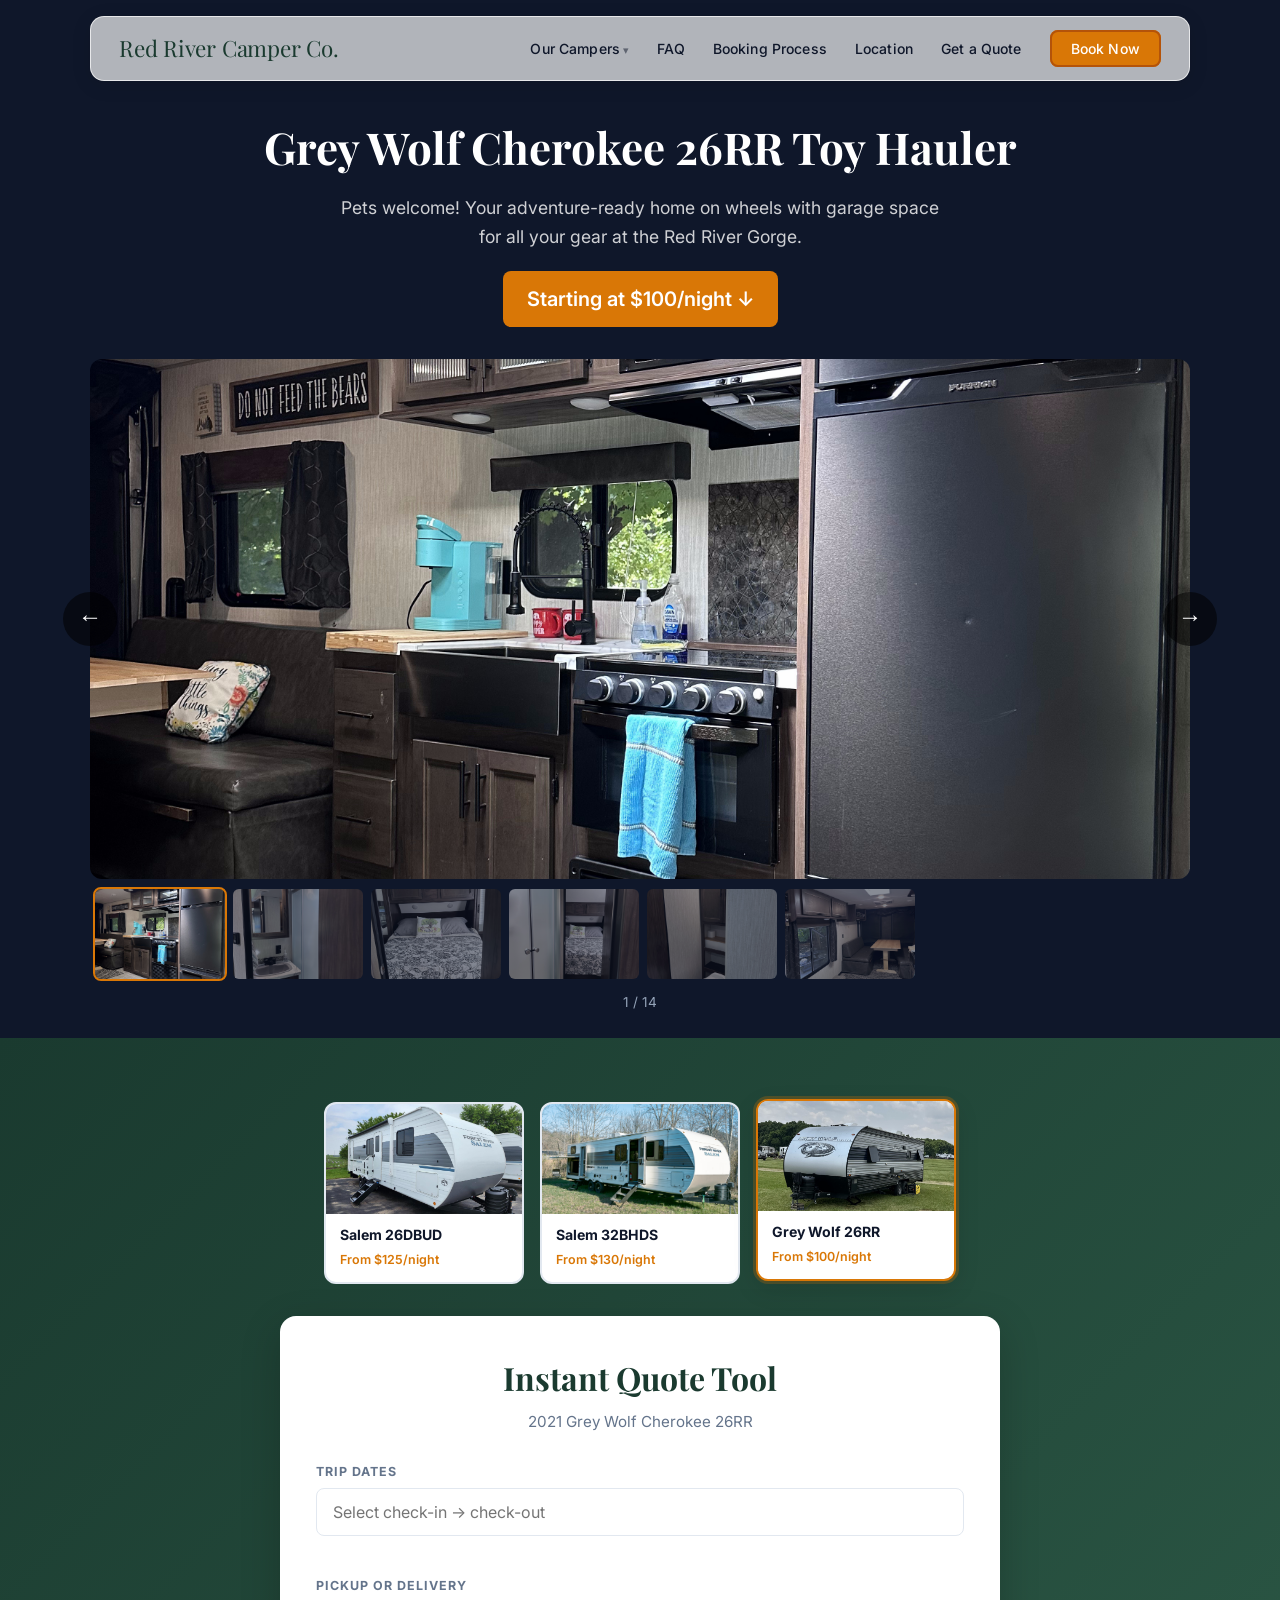
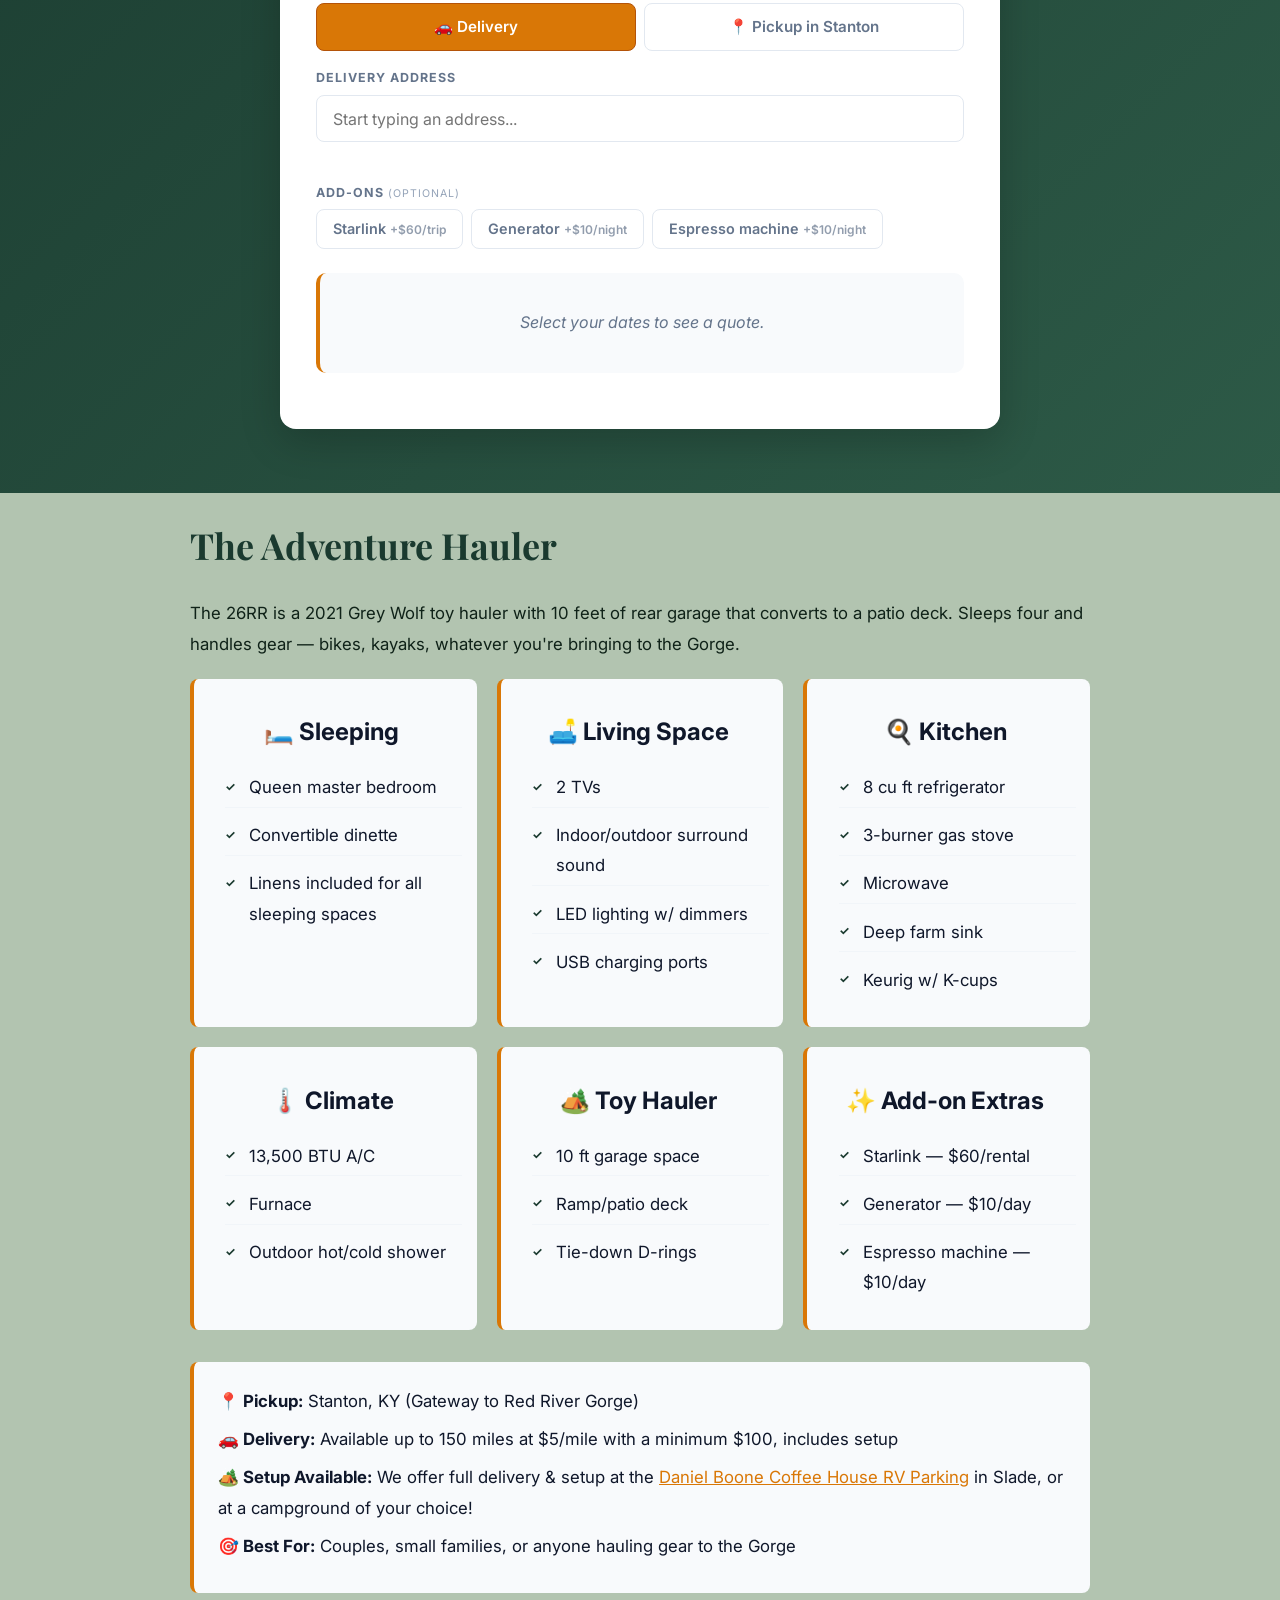
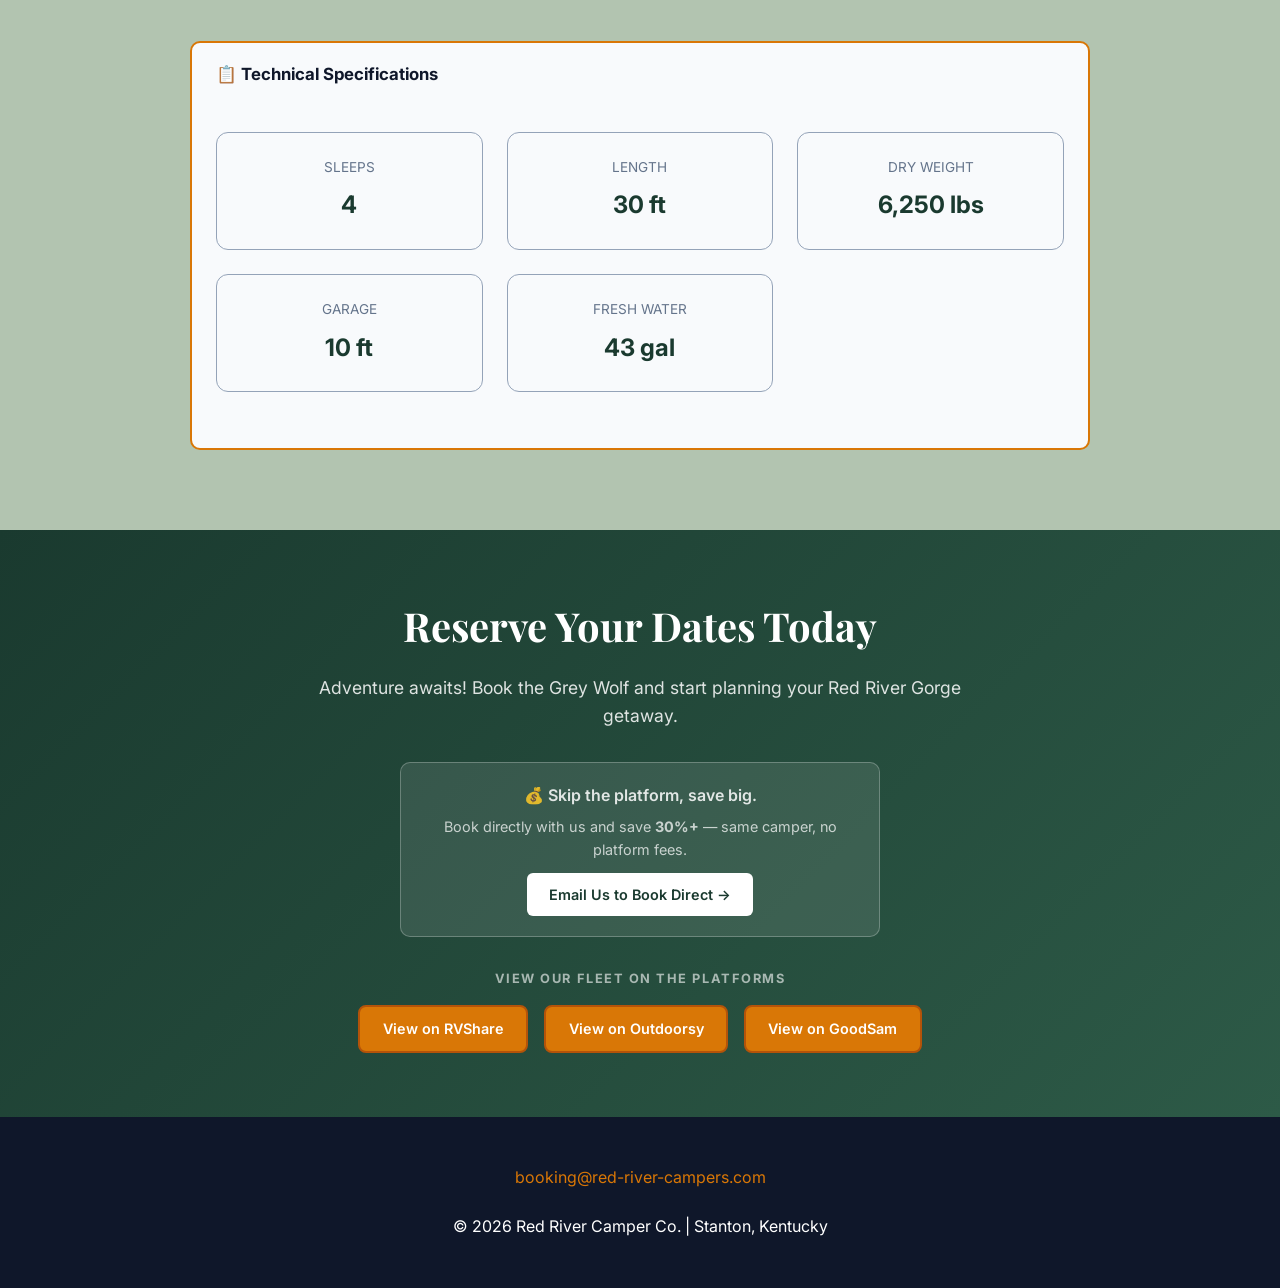
==== commit a98160e4: "remove phone #" ====
--- a/grey-wolf-26rr.html
+++ b/grey-wolf-26rr.html
@@ -2,6 +2,14 @@
 <html lang="en">
 <head>
     <meta charset="UTF-8">
+  <!-- Google tag (gtag.js) -->
+  <script async src="https://www.googletagmanager.com/gtag/js?id=G-YYXJMJBQGG"></script>
+  <script>
+    window.dataLayer = window.dataLayer || [];
+    function gtag(){dataLayer.push(arguments);}
+    gtag('js', new Date());
+    gtag('config', 'G-YYXJMJBQGG');
+  </script>
     <meta name="viewport" content="width=device-width, initial-scale=1.0">
     <title>2021 Grey Wolf Cherokee 26RR | Red River Camper Co.</title>
     <link rel="icon" type="image/svg+xml" href="favicon.svg">
@@ -197,7 +205,6 @@
                     <p style="font-size: 1rem; font-weight: 600; margin-bottom: 0.4rem;">💰 Skip the platform, save big.</p>
                     <p style="font-size: 0.9rem; opacity: 0.85; margin-bottom: 0.75rem;">Book directly with us and save <strong>30%+</strong> — same camper, no platform fees.</p>
                     <a href="mailto:booking@red-river-campers.com" style="display: inline-block; background: white; color: var(--primary); font-weight: 600; font-size: 0.9rem; padding: 0.6rem 1.4rem; border-radius: 6px; text-decoration: none; transition: opacity 0.2s;">Email Us to Book Direct →</a>
-                    <p style="margin-top: 0.85rem; font-size: 0.88rem; opacity: 0.75;">or call <a href="tel:+12602059145" style="color: white; text-decoration: underline;">(260) 205-9145</a></p>
                 </div>
                 <div class="platform-links-wrapper">
                     <span class="platform-links-label">View our Fleet on the platforms</span>
@@ -214,7 +221,6 @@
     <footer>
         <div class="contact-info">
             <a href="mailto:booking@red-river-campers.com">booking@red-river-campers.com</a>
-            <a href="tel:+12602059145">(260) 205-9145</a>
         </div>
         <p>© 2026 Red River Camper Co. | Stanton, Kentucky</p>
     </footer>
